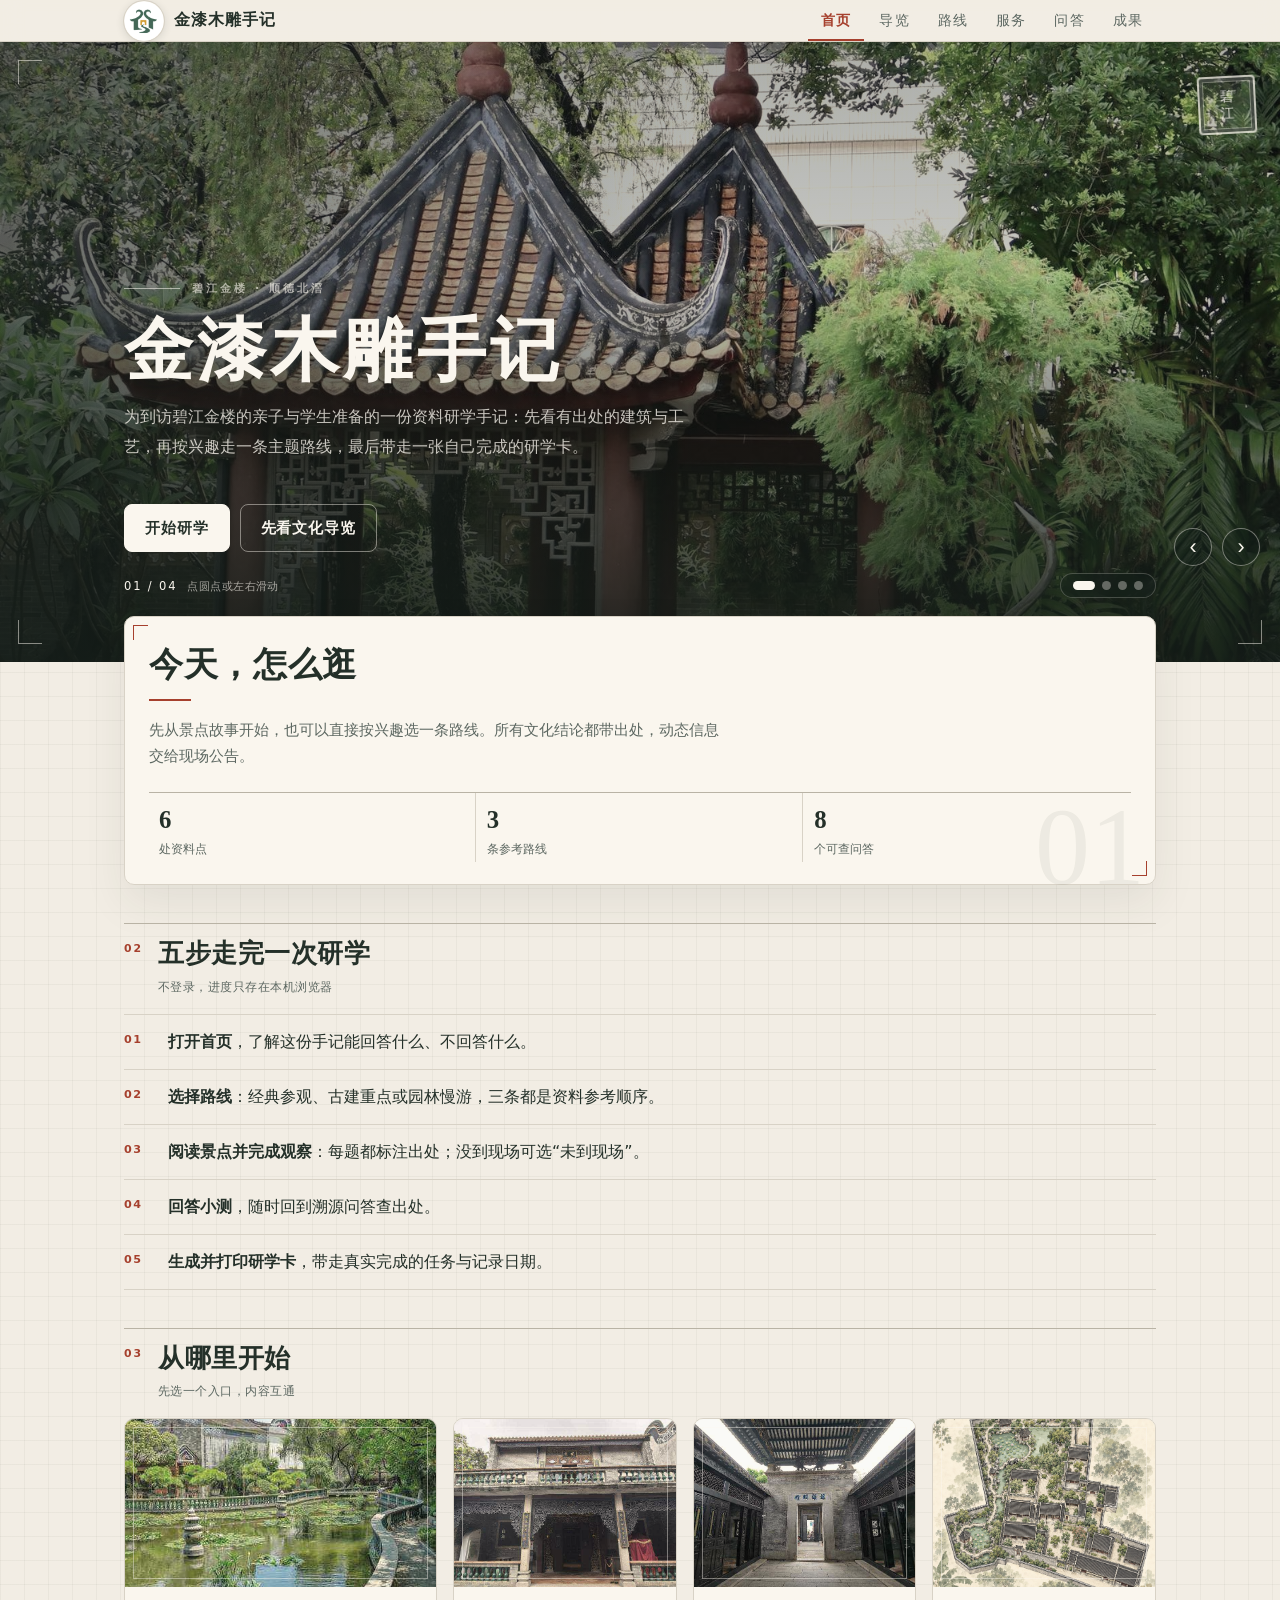
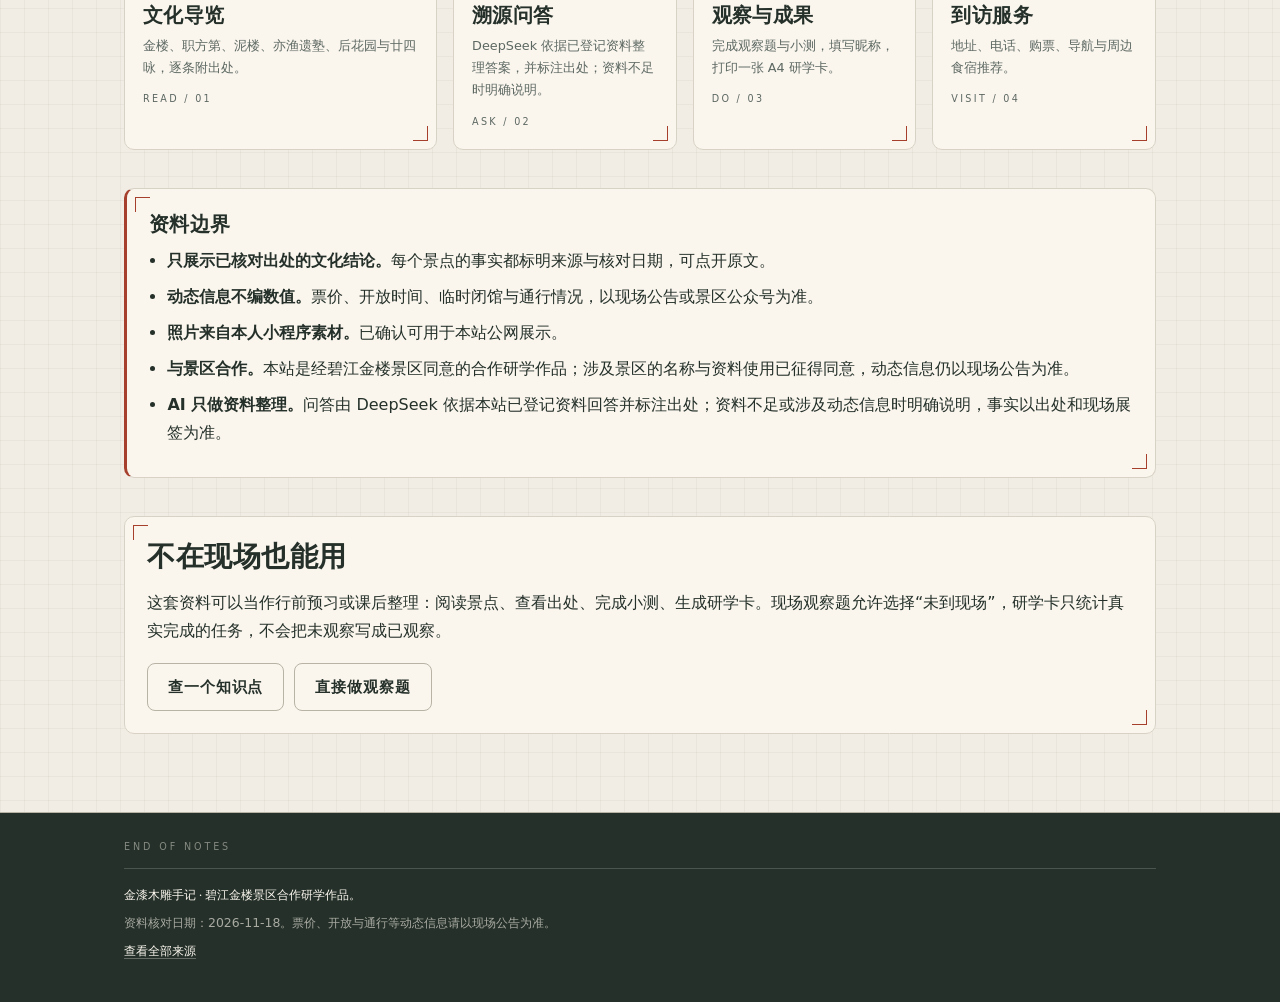
==== index.html @ e59be4ed "修复路线图例文字错位并更新资源版本" ====
<!DOCTYPE html>
<html lang="zh-CN">
<head>
  <meta charset="UTF-8">
  <meta name="viewport" content="width=device-width, initial-scale=1">
  <title>金漆木雕手记 · 碧江金楼研学</title>
  <meta name="description" content="碧江金楼非遗观察手记：有出处的建筑与工艺资料、两条主题研学路线、可检索问答、观察任务与可打印研学卡。">
  <meta name="theme-color" content="#f2ede4">
  <link rel="icon" href="public/img/logo.png" type="image/png">
  <link rel="stylesheet" href="assets/css/style.css?v=20261119-4">
</head>
<body>
  <header class="site-header">
    <div class="wrap header-inner">
      <a class="brand" href="index.html"><img class="brand-mark" src="public/img/logo.png" alt="" width="40" height="40">金漆木雕手记</a>
      <nav class="site-nav" aria-label="主导航">
        <a href="index.html">首页</a>
        <a href="guide.html">导览</a>
        <a href="routes.html">路线</a>
        <a href="service.html">服务</a>
        <a href="qa.html">问答</a>
        <a href="explore.html">成果</a>
      </nav>
    </div>
  </header>

  <main>
    <section class="hero">
      <div class="hero-slides" aria-hidden="true">
        <img class="hero-slide is-active" src="public/img/hero/hero-1.jpg" alt="">
        <img class="hero-slide" src="public/img/hero/hero-2.jpg" alt="">
        <img class="hero-slide" src="public/img/hero/hero-3.jpg" alt="">
        <img class="hero-slide" src="public/img/hero/hero-4.jpg" alt="">
      </div>
      <div class="hero-grade"></div>
      <div class="hero-frame" aria-hidden="true"><i></i><i></i><i></i></div>

      <div class="wrap hero-inner">
        <div class="hero-eyebrow"><span class="hero-rule"></span><span>碧江金楼 · 顺德北滘</span></div>
        <h1>金漆木雕手记</h1>
        <p class="hero-sub">为到访碧江金楼的亲子与学生准备的一份资料研学手记：先看有出处的建筑与工艺，再按兴趣走一条主题路线，最后带走一张自己完成的研学卡。</p>
        <div class="actions">
          <a class="btn hero-primary" href="routes.html">开始研学</a>
          <a class="btn hero-ghost" href="guide.html">先看文化导览</a>
        </div>
      </div>

      <div class="hero-seal" aria-hidden="true"><span>碧</span><span>江</span></div>
      <button class="hero-arrow hero-arrow--prev" type="button" aria-label="上一张图片">‹</button>
      <button class="hero-arrow hero-arrow--next" type="button" aria-label="下一张图片">›</button>
      <div class="wrap hero-foot">
        <div class="hero-progress">
          <span class="hero-count" id="hero-count" aria-live="polite">01 / 04</span>
          <span class="hero-hint">点圆点或左右滑动</span>
        </div>
        <div class="hero-dots" role="tablist" aria-label="首页图片">
          <button class="hero-dot active" type="button" role="tab" aria-label="第 1 张" aria-current="true"></button>
          <button class="hero-dot" type="button" role="tab" aria-label="第 2 张"></button>
          <button class="hero-dot" type="button" role="tab" aria-label="第 3 张"></button>
          <button class="hero-dot" type="button" role="tab" aria-label="第 4 张"></button>
        </div>
      </div>
    </section>

    <div class="wrap page-body home-body">
      <section class="card ticks intro-card">
        <span class="ghost-num">01</span>
        <h2>今天，怎么逛</h2>
        <div class="red-rule"></div>
        <p class="description">先从景点故事开始，也可以直接按兴趣选一条路线。所有文化结论都带出处，动态信息交给现场公告。</p>
        <div class="intro-stats">
          <div><strong>6</strong><span>处资料点</span></div>
          <div><strong>3</strong><span>条参考路线</span></div>
          <div><strong>8</strong><span>个可查问答</span></div>
        </div>
      </section>

      <section class="section" aria-labelledby="five-steps">
        <div class="section-head">
          <h2 id="five-steps">五步走完一次研学</h2>
          <p>不登录，进度只存在本机浏览器</p>
        </div>
        <ol class="steps">
          <li><strong>打开首页</strong>，了解这份手记能回答什么、不回答什么。</li>
          <li><strong>选择路线</strong>：经典参观、古建重点或园林慢游，三条都是资料参考顺序。</li>
          <li><strong>阅读景点并完成观察</strong>：每题都标注出处；没到现场可选“未到现场”。</li>
          <li><strong>回答小测</strong>，随时回到溯源问答查出处。</li>
          <li><strong>生成并打印研学卡</strong>，带走真实完成的任务与记录日期。</li>
        </ol>
      </section>

      <section class="section" aria-labelledby="entry-title">
        <div class="section-head">
          <h2 id="entry-title">从哪里开始</h2>
          <p>先选一个入口，内容互通</p>
        </div>
        <div class="entry-grid">
          <a class="card ticks entry" href="guide.html">
            <div class="entry-media">
              <img src="public/img/arc/pond.jpg" alt="碧江金楼园区水景与镬耳墙">
            </div>
            <div class="entry-body">
              <h3>文化导览</h3>
              <p class="meta-line">金楼、职方第、泥楼、亦渔遗塾、后花园与廿四咏，逐条附出处。</p>
              <span class="entry-code">READ / 01</span>
            </div>
          </a>
          <a class="card ticks entry" href="qa.html">
            <div class="entry-media">
              <img src="public/img/arc/hall.jpg" alt="金楼建筑木雕与门廊">
            </div>
            <div class="entry-body">
              <h3>溯源问答</h3>
              <p class="meta-line">DeepSeek 依据已登记资料整理答案，并标注出处；资料不足时明确说明。</p>
              <span class="entry-code">ASK / 02</span>
            </div>
          </a>
          <a class="card ticks entry" href="explore.html">
            <div class="entry-media">
              <img src="public/img/arc/courtyard.jpg" alt="职方第内院与牌坊">
            </div>
            <div class="entry-body">
              <h3>观察与成果</h3>
              <p class="meta-line">完成观察题与小测，填写昵称，打印一张 A4 研学卡。</p>
              <span class="entry-code">DO / 03</span>
            </div>
          </a>
          <a class="card ticks entry" href="service.html">
            <div class="entry-media">
              <img src="public/img/map/handdrawn-map-hd.jpg?v=20261119-4" alt="碧江金楼手绘导览图">
            </div>
            <div class="entry-body">
              <h3>到访服务</h3>
              <p class="meta-line">地址、电话、购票、导航与周边食宿推荐。</p>
              <span class="entry-code">VISIT / 04</span>
            </div>
          </a>
        </div>
      </section>

      <section class="section card ticks scope" aria-labelledby="scope-title">
        <h2 id="scope-title">资料边界</h2>
        <ul>
          <li><strong>只展示已核对出处的文化结论。</strong>每个景点的事实都标明来源与核对日期，可点开原文。</li>
          <li><strong>动态信息不编数值。</strong>票价、开放时间、临时闭馆与通行情况，以现场公告或景区公众号为准。</li>
          <li><strong>照片来自本人小程序素材。</strong>已确认可用于本站公网展示。</li>
          <li><strong>与景区合作。</strong>本站是经碧江金楼景区同意的合作研学作品；涉及景区的名称与资料使用已征得同意，动态信息仍以现场公告为准。</li>
          <li><strong>AI 只做资料整理。</strong>问答由 DeepSeek 依据本站已登记资料回答并标注出处；资料不足或涉及动态信息时明确说明，事实以出处和现场展签为准。</li>
        </ul>
      </section>

      <section class="section card ticks">
        <h2>不在现场也能用</h2>
        <p>这套资料可以当作行前预习或课后整理：阅读景点、查看出处、完成小测、生成研学卡。现场观察题允许选择“未到现场”，研学卡只统计真实完成的任务，不会把未观察写成已观察。</p>
        <div class="actions">
          <a class="btn ghost" href="qa.html">查一个知识点</a>
          <a class="btn ghost" href="explore.html">直接做观察题</a>
        </div>
      </section>
    </div>
  </main>

  <footer class="site-footer">
    <div class="wrap">
      <p>金漆木雕手记 · 碧江金楼景区合作研学作品。</p>
      <p>资料核对日期：2026-11-18。票价、开放与通行等动态信息请以现场公告为准。</p>
      <p><a href="guide.html#sources">查看全部来源</a></p>
    </div>
  </footer>

  <script type="module" src="assets/js/app.js"></script>
  <script type="module" src="assets/js/motion.js?v=20261119-4"></script>
  <script type="module" src="assets/js/home.js?v=20261119-4"></script>
</body>
</html>
---- assets/css/style.css ----
:root {
  --oyster: #f2ede4;
  --cream: #faf6ee;
  --paper: #e7e1d5;
  --ink: #243029;
  --blue: #5c6b66;
  --muted: #5d6862;
  --line: #d8d2c6;
  --line-strong: #b9b3a5;
  --red: #a6402d;
  --radius: 10px;
  --radius-lg: 16px;
  --font-sans: "PingFang SC", "Microsoft YaHei", "Noto Sans SC", system-ui, sans-serif;
  --font-serif: "Songti SC", "Noto Serif SC", "STSong", SimSun, serif;
}

* {
  box-sizing: border-box;
}

html {
  -webkit-text-size-adjust: 100%;
}

body {
  margin: 0;
  color: var(--ink);
  background-color: var(--oyster);
  background-image:
    linear-gradient(rgba(36, 48, 41, 0.045) 1px, transparent 1px),
    linear-gradient(90deg, rgba(36, 48, 41, 0.045) 1px, transparent 1px);
  background-size: 24px 24px;
  font-family: var(--font-sans);
  font-size: 16px;
  line-height: 1.75;
}

h1, h2, h3, h4 {
  margin: 0 0 0.5em;
  font-family: var(--font-serif);
  font-weight: 600;
  line-height: 1.3;
  letter-spacing: 0.02em;
}

h1 { font-size: clamp(2rem, 6vw, 3.4rem); }
h2 { font-size: clamp(1.35rem, 4.2vw, 1.75rem); }
h3 { font-size: 1.16rem; }

p { margin: 0 0 1em; }

a {
  color: var(--blue);
  text-decoration-thickness: 1px;
  text-underline-offset: 3px;
}

a:hover { color: var(--red); }

:focus-visible {
  outline: 2px solid var(--red);
  outline-offset: 2px;
}

.wrap {
  width: 100%;
  max-width: 1080px;
  margin: 0 auto;
  padding: 0 16px;
}

.eyebrow {
  display: inline-block;
  color: var(--muted);
  font-size: 0.66rem;
  font-weight: 600;
  letter-spacing: 0.26em;
  line-height: 1.6;
  text-transform: uppercase;
}

.folio {
  color: var(--muted);
  font-size: 0.64rem;
  letter-spacing: 0.22em;
}

.red-rule {
  width: 42px;
  height: 2px;
  margin: 12px 0 16px;
  background: var(--red);
}

/* ---------- Header ---------- */
.site-header {
  position: sticky;
  top: 0;
  z-index: 30;
  background: rgba(242, 237, 228, 0.97);
  border-bottom: 1px solid var(--line);
  backdrop-filter: blur(10px);
}

.header-inner {
  display: flex;
  flex-wrap: wrap;
  align-items: center;
  gap: 8px 16px;
  padding-top: 10px;
  padding-bottom: 10px;
}

.brand {
  display: inline-flex;
  align-items: center;
  gap: 10px;
  color: var(--ink);
  text-decoration: none;
  font-family: var(--font-serif);
  font-weight: 600;
  font-size: 1.02rem;
  letter-spacing: 0.06em;
}

.brand-mark {
  display: block;
  flex: 0 0 auto;
  width: 40px;
  height: 40px;
  border-radius: 50%;
  object-fit: contain;
  background: transparent;
  box-shadow: 0 0 0 1px var(--line), 0 2px 8px rgba(36, 48, 41, 0.16);
}

.site-nav {
  display: flex;
  flex-wrap: wrap;
  gap: 2px;
  width: 100%;
}

.site-nav a {
  flex: 0 0 auto;
  padding: 7px 10px;
  color: var(--muted);
  text-decoration: none;
  font-size: 0.86rem;
  letter-spacing: 0.08em;
  white-space: nowrap;
}

.site-nav a:hover { color: var(--ink); }

.site-nav a[aria-current="page"] {
  color: var(--red);
  font-weight: 600;
  box-shadow: inset 0 -2px 0 var(--red);
}

main { padding: 0 0 40px; }

/* ---------- Hero ---------- */
.hero {
  position: relative;
  display: flex;
  align-items: flex-end;
  min-height: 560px;
  overflow: hidden;
  background: var(--ink);
  color: var(--cream);
  touch-action: pan-y;
}

.hero-slides,
.hero-slide {
  position: absolute;
  inset: 0;
}

.hero-slide {
  width: 100%;
  height: 100%;
  object-fit: cover;
  opacity: 0;
  filter: saturate(0.68) sepia(0.18) contrast(0.95) brightness(0.86);
  transition: opacity 0.8s ease;
}

.hero-slide.is-active { opacity: 1; }

.hero-grade {
  position: absolute;
  inset: 0;
  background:
    linear-gradient(180deg, rgba(20, 28, 24, 0.22) 0%, rgba(20, 28, 24, 0.08) 38%, rgba(20, 28, 24, 0.58) 72%, rgba(20, 28, 24, 0.9) 100%),
    linear-gradient(90deg, rgba(20, 28, 24, 0.55), rgba(20, 28, 24, 0) 55%);
}

.hero-frame {
  position: absolute;
  inset: 18px;
  z-index: 2;
  pointer-events: none;
}

.hero-frame i {
  position: absolute;
  width: 24px;
  height: 24px;
  border: 0 solid rgba(250, 246, 238, 0.5);
}

.hero-frame i:nth-child(1) {
  top: 0;
  left: 0;
  border-top-width: 1px;
  border-left-width: 1px;
}

.hero-frame i:nth-child(2) {
  bottom: 0;
  left: 0;
  border-bottom-width: 1px;
  border-left-width: 1px;
}

.hero-frame i:nth-child(3) {
  right: 0;
  bottom: 0;
  border-right-width: 1px;
  border-bottom-width: 1px;
}

.hero-inner {
  position: relative;
  z-index: 3;
  display: flex;
  flex-direction: column;
  align-items: flex-start;
  justify-content: flex-end;
  min-height: 560px;
  padding-top: 120px;
  padding-bottom: 152px;
}

.hero-eyebrow {
  display: flex;
  align-items: center;
  gap: 12px;
  color: rgba(250, 246, 238, 0.62);
  font-size: 0.68rem;
  font-weight: 600;
  letter-spacing: 0.28em;
}

.hero-rule {
  width: 56px;
  height: 1px;
  background: rgba(250, 246, 238, 0.55);
}

.hero h1 {
  max-width: 12em;
  margin: 14px 0 12px;
  color: var(--cream);
  font-size: clamp(2.7rem, 7vw, 4.5rem);
  font-weight: 600;
  line-height: 1.12;
  letter-spacing: 0.06em;
  text-shadow: 0 3px 24px rgba(20, 28, 24, 0.35);
}

.hero-sub {
  max-width: 58ch;
  margin-bottom: 24px;
  color: rgba(250, 246, 238, 0.78);
  font-size: 1rem;
  line-height: 1.9;
}

.hero-seal {
  position: absolute;
  top: 34px;
  right: 24px;
  z-index: 4;
  display: flex;
  flex-direction: column;
  align-items: center;
  justify-content: center;
  width: 58px;
  height: 58px;
  border: 2px solid rgba(250, 246, 238, 0.72);
  border-radius: 4px;
  background: rgba(250, 246, 238, 0.08);
  color: rgba(250, 246, 238, 0.9);
  font-family: var(--font-serif);
  font-size: 0.9rem;
  line-height: 1.15;
  transform: rotate(-3deg);
  box-shadow: inset 0 0 0 3px rgba(16, 24, 20, 0.5), inset 0 0 0 4px rgba(250, 246, 238, 0.35);
}

.hero-foot {
  position: absolute;
  right: 0;
  bottom: 64px;
  left: 0;
  z-index: 4;
  display: flex;
  align-items: center;
  justify-content: space-between;
  gap: 16px;
}

.hero-progress {
  display: flex;
  align-items: baseline;
  gap: 10px;
  color: var(--cream);
}

.hero-count {
  font-size: 0.72rem;
  font-variant-numeric: tabular-nums;
  letter-spacing: 0.16em;
}

.hero-hint {
  color: rgba(250, 246, 238, 0.62);
  font-size: 0.68rem;
  letter-spacing: 0.04em;
}

.hero-dots {
  display: flex;
  align-items: center;
  gap: 7px;
  padding: 7px 12px;
  border: 1px solid rgba(250, 246, 238, 0.22);
  border-radius: 999px;
  background: rgba(16, 28, 24, 0.34);
  backdrop-filter: blur(6px);
}

.hero-dot {
  width: 9px;
  height: 9px;
  padding: 0;
  border: 0;
  border-radius: 50%;
  background: rgba(250, 246, 238, 0.35);
  cursor: pointer;
  transition: width 0.25s ease, background 0.25s ease;
}

.hero-dot.active {
  width: 22px;
  border-radius: 999px;
  background: var(--cream);
}

.hero-dot:focus-visible {
  outline: 2px solid var(--gold-soft);
  outline-offset: 3px;
}

.hero-arrow {
  position: absolute;
  right: 20px;
  bottom: 96px;
  z-index: 6;
  display: grid;
  place-items: center;
  width: 38px;
  height: 38px;
  padding: 0;
  border: 1px solid rgba(250, 246, 238, 0.42);
  border-radius: 50%;
  background: rgba(16, 28, 24, 0.35);
  color: var(--cream);
  font-size: 1.35rem;
  line-height: 1;
  cursor: pointer;
  transition: background 0.2s ease, border-color 0.2s ease, transform 0.2s ease;
}

.hero-arrow--prev { right: 68px; }
.hero-arrow--next { right: 20px; }

.hero-arrow:hover {
  background: rgba(16, 28, 24, 0.65);
  border-color: var(--cream);
  transform: translateY(-1px);
}

@media (prefers-reduced-motion: no-preference) {
  .hero-slides {
    animation: heroZoom 32s ease-in-out infinite alternate;
  }

  .hero-eyebrow,
  .hero h1,
  .hero-sub,
  .hero .actions {
    opacity: 0;
    animation: heroRise 0.85s cubic-bezier(0.16, 1, 0.3, 1) both;
  }

  .hero-eyebrow { animation-delay: 0.08s; }
  .hero h1 { animation-delay: 0.18s; }
  .hero-sub { animation-delay: 0.3s; }
  .hero .actions { animation-delay: 0.42s; }

  .motion-ready [data-reveal] {
    opacity: 0;
    transform: translateY(18px);
    transition:
      opacity 0.65s cubic-bezier(0.16, 1, 0.3, 1),
      transform 0.65s cubic-bezier(0.16, 1, 0.3, 1);
    transition-delay: var(--reveal-delay, 0ms);
  }

  .motion-ready [data-reveal].is-visible {
    opacity: 1;
    transform: none;
  }
}

@keyframes heroRise {
  from {
    opacity: 0;
    transform: translateY(18px);
  }
  to {
    opacity: 1;
    transform: none;
  }
}

@keyframes heroZoom {
  from { transform: scale(1); }
  to { transform: scale(1.05); }
}

/* ---------- Page head ---------- */
.page-head {
  position: relative;
  overflow: hidden;
  padding: 32px 0 26px;
  background-color: var(--ink);
  background-image:
    linear-gradient(rgba(250, 246, 238, 0.045) 1px, transparent 1px),
    linear-gradient(90deg, rgba(250, 246, 238, 0.045) 1px, transparent 1px);
  background-size: 24px 24px;
  color: var(--cream);
}

.page-head-top {
  display: flex;
  align-items: baseline;
  justify-content: space-between;
  gap: 16px;
  color: rgba(250, 246, 238, 0.55);
  font-size: 0.64rem;
  letter-spacing: 0.24em;
}

.page-head-main {
  display: flex;
  align-items: flex-start;
  justify-content: space-between;
  gap: 18px;
  margin-top: 16px;
}

.page-head h1 {
  margin: 0 0 10px;
  color: var(--cream);
  font-size: clamp(2rem, 5vw, 3.1rem);
  line-height: 1.18;
  letter-spacing: 0.05em;
}

.page-head .lede {
  max-width: 62ch;
  margin: 0;
  color: rgba(250, 246, 238, 0.7);
  font-size: 0.94rem;
  line-height: 1.85;
}

.seal {
  flex: 0 0 auto;
  display: flex;
  flex-direction: column;
  align-items: center;
  justify-content: center;
  width: 64px;
  height: 64px;
  border: 2px solid rgba(250, 246, 238, 0.66);
  border-radius: 4px;
  color: rgba(250, 246, 238, 0.88);
  font-family: var(--font-serif);
  font-size: 0.82rem;
  line-height: 1.15;
  transform: rotate(-3deg);
  box-shadow: inset 0 0 0 3px var(--ink), inset 0 0 0 4px rgba(250, 246, 238, 0.4);
}

.page-head-rule {
  display: flex;
  align-items: center;
  gap: 14px;
  margin-top: 22px;
}

.page-head-rule span {
  flex: 1;
  height: 1px;
  background: rgba(250, 246, 238, 0.2);
}

.page-head-rule em {
  color: rgba(250, 246, 238, 0.48);
  font-size: 0.6rem;
  font-style: normal;
  letter-spacing: 0.24em;
}

/* ---------- Page body ---------- */
.page-body {
  padding-top: 28px;
  padding-bottom: 8px;
  counter-reset: sec;
}

.home-body {
  position: relative;
  z-index: 3;
  margin-top: -46px;
  padding-top: 0;
  counter-reset: sec 1;
}

.section { margin: 38px 0; }

.section-head {
  position: relative;
  display: block;
  margin-bottom: 16px;
  padding: 13px 0 0 34px;
  border-top: 1px solid var(--line-strong);
  counter-increment: sec;
}

.section-head::before {
  content: counter(sec, decimal-leading-zero);
  position: absolute;
  left: 0;
  top: 15px;
  color: var(--red);
  font-size: 0.68rem;
  font-weight: 600;
  letter-spacing: 0.18em;
}

.section-head h2 {
  margin: 0;
  font-size: clamp(1.3rem, 3.6vw, 1.6rem);
}

.section-head p {
  max-width: 60ch;
  margin: 6px 0 0;
  color: var(--muted);
  font-size: 0.76rem;
  letter-spacing: 0.04em;
  text-align: left;
}

.grid { display: grid; gap: 16px; }

.card {
  position: relative;
  background: var(--cream);
  border: 1px solid var(--line);
  border-radius: var(--radius);
  padding: 22px;
}

.card.ticks::before,
.card.ticks::after {
  content: "";
  position: absolute;
  width: 14px;
  height: 14px;
  pointer-events: none;
}

.card.ticks::before {
  top: 8px;
  left: 8px;
  border-top: 1px solid var(--red);
  border-left: 1px solid var(--red);
}

.card.ticks::after {
  right: 8px;
  bottom: 8px;
  border-right: 1px solid var(--red);
  border-bottom: 1px solid var(--red);
}

.ghost-num {
  position: absolute;
  right: 10px;
  bottom: -18px;
  color: rgba(36, 48, 41, 0.06);
  font-family: var(--font-serif);
  font-size: 110px;
  line-height: 1;
  pointer-events: none;
}

/* ---------- Buttons ---------- */
.actions {
  display: flex;
  flex-wrap: wrap;
  gap: 10px;
  margin-top: 18px;
}

.btn {
  display: inline-flex;
  align-items: center;
  justify-content: center;
  gap: 8px;
  min-height: 46px;
  padding: 10px 20px;
  border: 1px solid var(--ink);
  border-radius: 8px;
  background: var(--ink);
  color: var(--cream);
  font: inherit;
  font-size: 0.92rem;
  font-weight: 600;
  letter-spacing: 0.06em;
  text-decoration: none;
  cursor: pointer;
  transition: transform 0.2s ease, background 0.2s ease, border-color 0.2s ease, color 0.2s ease;
}

.btn:hover { background: var(--blue); border-color: var(--blue); color: #fff; }

.btn:active { transform: translateY(1px) scale(0.99); }

.btn.ghost {
  background: transparent;
  border-color: var(--line-strong);
  color: var(--ink);
}

.btn.ghost:hover { background: var(--paper); color: var(--ink); }

.btn.small {
  min-height: 38px;
  padding: 6px 13px;
  font-size: 0.8rem;
}

.btn[disabled] { opacity: 0.5; cursor: not-allowed; }

.hero .btn,
.hero .btn.hero-primary {
  background: var(--cream);
  border-color: var(--cream);
  color: var(--ink);
}

.hero .btn:hover { background: #fff; }

.hero .btn.hero-ghost {
  background: transparent;
  border-color: rgba(250, 246, 238, 0.45);
  color: var(--cream);
}

.hero .btn.hero-ghost:hover { background: rgba(250, 246, 238, 0.1); }

/* ---------- Intro card ---------- */
.intro-card {
  padding: 26px 24px 22px;
  box-shadow: 0 18px 44px rgba(36, 48, 41, 0.08);
}

.intro-card h2 {
  margin: 0;
  font-size: clamp(1.7rem, 4vw, 2.1rem);
}

.intro-card .description {
  max-width: 60ch;
  color: var(--muted);
  font-size: 0.94rem;
}

.intro-stats {
  display: grid;
  grid-template-columns: repeat(3, 1fr);
  gap: 1px;
  margin-top: 22px;
  border-top: 1px solid var(--line-strong);
}

.intro-stats div {
  padding: 12px 10px 0;
  border-right: 1px solid var(--line);
}

.intro-stats div:last-child { border-right: 0; }

.intro-stats strong {
  display: block;
  font-family: var(--font-serif);
  font-size: 1.55rem;
  font-weight: 600;
  line-height: 1.2;
}

.intro-stats span {
  color: var(--muted);
  font-size: 0.74rem;
}

/* ---------- Steps ---------- */
.steps {
  margin: 0;
  padding: 0;
  list-style: none;
  counter-reset: step;
}

.steps li {
  position: relative;
  padding: 13px 0 13px 44px;
  border-top: 1px solid var(--line);
  counter-increment: step;
}

.steps li:last-child { border-bottom: 1px solid var(--line); }

.steps li::before {
  content: counter(step, decimal-leading-zero);
  position: absolute;
  left: 0;
  top: 15px;
  color: var(--red);
  font-size: 0.7rem;
  font-weight: 600;
  letter-spacing: 0.12em;
}

/* ---------- Entry ---------- */
.entry-grid {
  display: grid;
  grid-template-columns: 1fr;
  gap: 16px;
}

.entry {
  display: flex;
  flex-direction: column;
  overflow: hidden;
  padding: 0;
  color: inherit;
  text-decoration: none;
  transition: transform 0.35s cubic-bezier(0.16, 1, 0.3, 1), border-color 0.35s ease;
}

.entry:hover {
  transform: translateY(-3px);
  border-color: var(--line-strong);
}

.entry-media {
  position: relative;
  height: 168px;
  overflow: hidden;
  background: var(--paper);
}

.entry-media img {
  display: block;
  width: 100%;
  height: 100%;
  object-fit: cover;
  filter: saturate(0.72) sepia(0.14) contrast(0.96);
  transition: transform 0.7s cubic-bezier(0.16, 1, 0.3, 1);
}

.entry:hover .entry-media img { transform: scale(1.04); }

.entry-media::before {
  content: "";
  position: absolute;
  inset: 8px;
  z-index: 2;
  border: 1px solid rgba(250, 246, 238, 0.42);
}

.entry-body { padding: 16px 18px 18px; }

.entry-body h3 { margin: 0 0 6px; font-size: 1.22rem; }

.entry-body .meta-line { margin: 0; }

.entry-code {
  display: block;
  margin-top: 12px;
  color: var(--muted);
  font-size: 0.6rem;
  letter-spacing: 0.24em;
}

/* ---------- Scope / notice ---------- */
.scope {
  border-left: 3px solid var(--red);
  background: var(--cream);
}

.scope h2 { font-size: 1.25rem; }

.scope ul { margin: 0; padding-left: 1.15em; }

.scope li { margin-bottom: 0.5em; }

.meta-line {
  color: var(--muted);
  font-size: 0.8rem;
}

.badge {
  display: inline-flex;
  align-items: center;
  gap: 4px;
  padding: 2px 8px;
  border: 1px solid var(--line-strong);
  border-radius: 3px;
  color: var(--blue);
  font-size: 0.66rem;
  letter-spacing: 0.1em;
  line-height: 1.6;
  white-space: nowrap;
}

.badge.ok { color: var(--blue); background: #eef1ec; border-color: #c8d2cb; }
.badge.note { color: var(--red); border-color: rgba(166, 64, 45, 0.4); border-style: dashed; background: transparent; }

/* ---------- Spot ---------- */
.spot-list { display: grid; gap: 20px; }

.spot {
  display: block;
  overflow: hidden;
  padding: 0;
  scroll-margin-top: 150px;
}

.spot-media {
  position: relative;
  overflow: hidden;
  background: var(--paper);
  line-height: 0;
}

.spot-photo {
  display: block;
  width: 100%;
  height: auto;
  filter: saturate(0.78) sepia(0.14) contrast(0.95);
  transition: transform 0.9s cubic-bezier(0.16, 1, 0.3, 1);
}

.spot:hover .spot-photo { transform: scale(1.012); }

.spot-media::before {
  content: "";
  position: absolute;
  inset: 10px;
  z-index: 2;
  border: 1px solid rgba(250, 246, 238, 0.38);
}

.spot-body { padding: 20px; }

.spot-meta {
  display: flex;
  align-items: baseline;
  justify-content: space-between;
  gap: 10px;
  padding-bottom: 8px;
  border-bottom: 1px solid var(--line);
}

.spot-meta .eyebrow { color: var(--red); }

.spot-mark {
  color: var(--muted);
  font-size: 0.6rem;
  letter-spacing: 0.2em;
  white-space: nowrap;
}

.spot-name {
  margin: 10px 0 8px;
  font-size: clamp(1.6rem, 4vw, 1.9rem);
}

.spot-summary { color: var(--ink); }

.spot-tags {
  display: flex;
  flex-wrap: wrap;
  gap: 7px;
  margin: 10px 0 12px;
}

.tag {
  padding: 2px 8px;
  border: 1px solid var(--line-strong);
  border-radius: 3px;
  color: var(--blue);
  font-size: 0.64rem;
  letter-spacing: 0.1em;
}

.gallery {
  display: grid;
  grid-template-columns: 1fr;
  gap: 10px;
  max-width: 760px;
  margin: 14px auto;
}

.gallery img {
  display: block;
  width: 100%;
  height: auto;
  border: 1px solid var(--line-strong);
  filter: saturate(0.78) sepia(0.12) contrast(0.96);
}

.fact-list {
  margin: 12px 0 0;
  padding: 0;
  list-style: none;
}

.fact-list li {
  padding: 10px 0;
  border-top: 1px solid var(--line);
}

.fact-meta {
  display: flex;
  flex-wrap: wrap;
  align-items: center;
  gap: 4px 10px;
  margin-top: 5px;
  color: var(--muted);
  font-size: 0.74rem;
}

.source-link { color: var(--blue); font-size: 0.76rem; }

.lookfor {
  margin-top: 14px;
  padding: 12px 14px;
  border-left: 3px solid var(--red);
  background: var(--paper);
  color: #2c3a33;
  font-size: 0.88rem;
}

.lookfor strong { color: var(--red); }

.onsite-note {
  margin: 8px 0 0;
  color: var(--muted);
  font-size: 0.76rem;
}

/* ---------- Audio ---------- */
.audio-block {
  margin-top: 16px;
  padding-top: 12px;
  border-top: 1px solid var(--line);
}

.audio-block summary {
  display: flex;
  flex-wrap: wrap;
  align-items: baseline;
  justify-content: space-between;
  gap: 4px 12px;
  cursor: pointer;
  list-style: none;
}

.audio-block summary::-webkit-details-marker { display: none; }

.audio-block summary::after {
  content: "+";
  color: var(--red);
  font-size: 1rem;
  line-height: 1;
}

.audio-block[open] summary::after { content: "−"; }

.audio-body { padding-top: 6px; }

.audio-empty { padding-bottom: 2px; }

.audio-head {
  display: flex;
  flex-wrap: wrap;
  align-items: baseline;
  justify-content: space-between;
  gap: 4px 12px;
  margin-bottom: 10px;
}

.audio-head .eyebrow { color: var(--red); }

.audio-note {
  color: var(--muted);
  font-size: 0.68rem;
  letter-spacing: 0.04em;
}

.audio-row {
  display: grid;
  gap: 6px;
  margin-bottom: 10px;
}

.audio-label {
  color: var(--blue);
  font-size: 0.76rem;
  letter-spacing: 0.08em;
}

.audio-row audio {
  width: 100%;
  height: 36px;
}

.spot-foot {
  display: flex;
  flex-wrap: wrap;
  align-items: center;
  justify-content: space-between;
  gap: 8px;
  margin-top: 16px;
  padding-top: 10px;
  border-top: 1px solid var(--line-strong);
  color: var(--muted);
  font-size: 0.66rem;
  letter-spacing: 0.06em;
}

.spot-foot a { color: var(--red); text-decoration: none; }

/* ---------- Timeline ---------- */
.timeline {
  position: relative;
  margin: 0;
  padding: 2px 0 0 20px;
  border-left: 1px solid var(--line-strong);
  list-style: none;
}

.timeline li {
  position: relative;
  padding: 0 0 18px 16px;
}

.timeline li::before {
  content: "";
  position: absolute;
  left: -24px;
  top: 0.55em;
  width: 8px;
  height: 8px;
  border: 2px solid var(--red);
  border-radius: 50%;
  background: var(--oyster);
}

.timeline time {
  display: block;
  color: var(--red);
  font-size: 0.7rem;
  font-weight: 600;
  letter-spacing: 0.14em;
}

.timeline p { margin: 2px 0 0; font-size: 0.9rem; }

/* ---------- Sources ---------- */
.source-list { margin: 0; padding: 0; list-style: none; }

.source-list li {
  padding: 12px 0;
  border-top: 1px solid var(--line);
}

.source-list li:first-child { border-top: 0; }

.source-list .src-title { font-weight: 600; }

.source-list .src-meta {
  display: block;
  color: var(--muted);
  font-size: 0.76rem;
}


.route-grid,
.route-guide-grid {
  display: grid;
  grid-template-columns: 1fr;
  gap: 16px;
}

.route-missing {
  display: inline-block;
  margin-left: 6px;
  color: var(--muted);
  font-size: 0.64rem;
  letter-spacing: 0.08em;
  vertical-align: middle;
}

/* ---------- Routes ---------- */
.route-card {
  overflow: hidden;
  padding: 0;
  transition: transform 0.35s cubic-bezier(0.16, 1, 0.3, 1), border-color 0.35s ease;
}

.route-card:hover {
  transform: translateY(-3px);
  border-color: var(--line-strong);
}

.route-cover {
  position: relative;
  height: 186px;
  overflow: hidden;
  background: var(--paper);
}

.route-cover img {
  display: block;
  width: 100%;
  height: 100%;
  object-fit: cover;
  filter: saturate(0.74) sepia(0.14) contrast(0.96);
  transition: transform 0.8s cubic-bezier(0.16, 1, 0.3, 1);
}

.route-card:hover .route-cover img { transform: scale(1.035); }

.route-cover::before {
  content: "";
  position: absolute;
  inset: 9px;
  z-index: 2;
  border: 1px solid rgba(250, 246, 238, 0.4);
}

.route-body { padding: 20px; }

.route-meta {
  display: flex;
  align-items: baseline;
  justify-content: space-between;
  gap: 10px;
  padding-bottom: 8px;
  border-bottom: 1px solid var(--line);
}

.route-meta .eyebrow { color: var(--red); }

.route-mark {
  color: var(--muted);
  font-size: 0.6rem;
  letter-spacing: 0.2em;
  white-space: nowrap;
}

.route-body h2 { margin: 10px 0 8px; font-size: 1.55rem; }

.route-steps {
  margin: 14px 0 0;
  padding: 0;
  list-style: none;
  counter-reset: rstep;
}

.route-steps li {
  position: relative;
  padding: 12px 0 12px 38px;
  border-top: 1px solid var(--line);
  counter-increment: rstep;
}

.route-steps li::before {
  content: counter(rstep, decimal-leading-zero);
  position: absolute;
  left: 0;
  top: 14px;
  color: var(--red);
  font-size: 0.68rem;
  font-weight: 600;
  letter-spacing: 0.1em;
}

.route-steps .spot-name {
  color: var(--ink);
  font-family: var(--font-serif);
  font-weight: 600;
  text-decoration: none;
}

.route-steps .focus {
  display: block;
  color: var(--muted);
  font-size: 0.85rem;
}

.selected-note {
  margin-top: 12px;
  padding: 10px 13px;
  border-left: 3px solid var(--red);
  background: var(--paper);
  color: #2c3a33;
  font-size: 0.84rem;
}


/* ---------- Service / Map ---------- */

.map-route-bar { margin-bottom: 14px; }

.map-route-head {
  display: flex;
  flex-wrap: wrap;
  align-items: baseline;
  justify-content: space-between;
  gap: 6px 14px;
}

.map-route-options {
  display: flex;
  flex-wrap: wrap;
  gap: 8px;
  margin-top: 10px;
}

.map-route-chip {
  padding: 7px 11px;
  border: 1px solid var(--line-strong);
  border-radius: 3px;
  background: transparent;
  color: var(--ink);
  font: inherit;
  font-size: 0.78rem;
  letter-spacing: 0.02em;
  cursor: pointer;
  transition: background 0.2s ease, color 0.2s ease, border-color 0.2s ease;
}

.map-route-chip.active {
  background: var(--ink);
  border-color: var(--ink);
  color: var(--cream);
}

.map-route-chip.none { color: var(--muted); }

.map-route-svg {
  position: absolute;
  inset: 0;
  z-index: 2;
  width: 100%;
  height: 100%;
  pointer-events: none;
}

.map-route-svg polyline {
  fill: none;
  stroke: var(--red);
  stroke-width: 0.8;
  stroke-dasharray: 2 1.3;
  stroke-linecap: round;
  stroke-linejoin: round;
  opacity: 0.95;
}

.map-route-svg polyline.route-halo {
  stroke: rgba(250, 246, 238, 0.92);
  stroke-width: 1.7;
  stroke-dasharray: none;
  opacity: 1;
}

.map-route-svg polyline.route-line {
  stroke: var(--red);
  stroke-width: 0.8;
  stroke-dasharray: 2 1.3;
}

.map-route-layer {
  position: absolute;
  inset: 0;
  z-index: 3;
  pointer-events: none;
}

.map-route-point {
  position: absolute;
  display: grid;
  place-items: center;
  width: 28px;
  height: 28px;
  border: 2px solid var(--cream);
  border-radius: 50%;
  background: var(--ink);
  color: var(--cream);
  font-size: 0.68rem;
  font-weight: 700;
  text-decoration: none;
  transform: translate(-50%, -50%);
  box-shadow: 0 3px 10px rgba(20, 28, 24, 0.32);
  pointer-events: auto;
  transition: background 0.2s ease, transform 0.2s ease;
}

.map-route-point:hover {
  background: var(--red);
  transform: translate(-50%, -50%) scale(1.1);
}

.map-route-point.is-missing {
  background: var(--paper);
  border-color: var(--line-strong);
  color: var(--muted);
  pointer-events: none;
}

.map-pin[hidden],
.map-legend[hidden] { display: none; }

.map-frame {
  position: relative;
  aspect-ratio: 1 / 1;
  overflow: hidden;
  border: 1px solid var(--line-strong);
  background: var(--paper);
}

.map-frame img {
  display: block;
  width: 100%;
  height: auto;
}

.map-pin {
  position: absolute;
  display: grid;
  place-items: center;
  width: 30px;
  height: 30px;
  border: 2px solid var(--cream);
  border-radius: 50%;
  background: var(--red);
  color: var(--cream);
  font-size: 0.7rem;
  font-weight: 700;
  text-decoration: none;
  transform: translate(-50%, -50%);
  box-shadow: 0 3px 10px rgba(20, 28, 24, 0.32);
  transition: transform 0.2s ease, background 0.2s ease;
}

.map-pin:hover {
  background: var(--ink);
  transform: translate(-50%, -50%) scale(1.12);
}

#map { scroll-margin-top: 150px; }

.map-legend {
  display: flex;
  flex-wrap: wrap;
  gap: 8px 16px;
  margin: 12px 0 0;
  padding: 0;
  list-style: none;
  font-size: 0.78rem;
}

.map-legend li { flex: 0 0 auto; }

.map-legend a {
  display: inline-flex;
  align-items: center;
  gap: 6px;
  color: var(--ink);
  text-decoration: none;
  white-space: nowrap;
}

.map-legend a:hover { color: var(--red); }

.map-legend .is-missing {
  display: inline-flex;
  align-items: center;
  gap: 6px;
  color: var(--muted);
  white-space: nowrap;
}

.map-legend a > span:first-child,
.map-legend .map-legend-dot {
  display: grid;
  place-items: center;
  width: 20px;
  height: 20px;
  border-radius: 50%;
  background: var(--red);
  color: var(--cream);
  font-size: 0.62rem;
  font-weight: 700;
}



.copy-value {
  margin: 10px 0 0;
  padding: 8px 10px;
  border: 1px dashed var(--line-strong);
  background: var(--paper);
  color: var(--muted);
  font-size: 0.74rem;
  line-height: 1.6;
  word-break: break-all;
  user-select: all;
}

.service-facts {
  display: grid;
  gap: 0;
  margin: 0 0 18px;
}

.service-facts div {
  display: grid;
  grid-template-columns: 4em minmax(0, 1fr);
  gap: 12px;
  padding: 11px 0;
  border-top: 1px solid var(--line);
}

.service-facts div:first-child { border-top: 0; padding-top: 0; }

.service-facts dt {
  color: var(--muted);
  font-size: 0.8rem;
}

.service-facts dd { margin: 0; }

.nearby-grid {
  display: grid;
  grid-template-columns: 1fr;
  gap: 16px;
}

.nearby-card { overflow: hidden; padding: 0; }

.nearby-media {
  height: 170px;
  overflow: hidden;
  background: var(--paper);
}

.nearby-media img {
  display: block;
  width: 100%;
  height: 100%;
  object-fit: cover;
  filter: saturate(0.76) sepia(0.12) contrast(0.96);
  transition: transform 0.7s cubic-bezier(0.16, 1, 0.3, 1);
}

.nearby-card:hover .nearby-media img { transform: scale(1.04); }

.nearby-body { padding: 16px 18px 18px; }
.nearby-body .eyebrow { color: var(--red); }
.nearby-body h3 { margin: 4px 0 6px; font-size: 1.15rem; }
.nearby-body p:last-child { margin-bottom: 0; }

/* ---------- QA ---------- */
.search-box { display: grid; gap: 10px; }

.search-row { display: flex; gap: 8px; }

.search-row input {
  flex: 1 1 auto;
  min-width: 0;
  min-height: 46px;
  padding: 10px 14px;
  border: 1px solid var(--line-strong);
  border-radius: 4px;
  background: var(--cream);
  color: var(--ink);
  font: inherit;
}

.chips {
  display: flex;
  flex-wrap: wrap;
  gap: 7px;
  margin-top: 12px;
}

.chip {
  padding: 7px 11px;
  border: 1px solid var(--line-strong);
  border-radius: 3px;
  background: transparent;
  color: var(--ink);
  font: inherit;
  font-size: 0.78rem;
  letter-spacing: 0.04em;
  cursor: pointer;
  transition: border-color 0.2s ease, color 0.2s ease, background 0.2s ease;
}

.chip:hover { border-color: var(--red); color: var(--red); background: #fff8ec; }
.chip:active { transform: translateY(1px); }

.answer-card { border-left: 3px solid var(--red); }

.answer-card.refuse {
  border-left-color: var(--ink);
  background: #f7f4ec;
}

.answer-kicker {
  display: flex;
  align-items: baseline;
  justify-content: space-between;
  gap: 8px;
  margin-bottom: 8px;
}

.answer-kicker .eyebrow { color: var(--red); }

.answer-card h3 { margin-bottom: 8px; font-size: 1.25rem; }

.answer-card .answer-text { margin-bottom: 10px; }

.answer-card .fact-meta { margin-top: 8px; }

.empty {
  padding: 18px;
  border: 1px dashed var(--line-strong);
  border-radius: 4px;
  color: var(--muted);
  text-align: center;
}

.scope-mini {
  margin-top: 14px;
  padding: 12px 14px;
  border: 1px solid var(--line);
  border-radius: 4px;
  background: var(--paper);
  color: var(--muted);
  font-size: 0.84rem;
}

.scope-mini ul { margin: 6px 0 0; padding-left: 1.1em; }

/* ---------- Explore ---------- */
.progress-wrap { display: grid; gap: 10px; }

.progress-bar {
  height: 6px;
  overflow: hidden;
  border-radius: 0;
  background: var(--paper);
}

.progress-bar > span {
  display: block;
  height: 100%;
  width: 0;
  background: var(--red);
  transition: width 0.25s ease;
}

.field { display: grid; gap: 6px; margin-top: 14px; }

.field label { font-size: 0.88rem; font-weight: 600; }

.field input {
  min-height: 46px;
  padding: 10px 13px;
  border: 1px solid var(--line-strong);
  border-radius: 4px;
  background: var(--cream);
  color: var(--ink);
  font: inherit;
}

.task {
  padding: 16px;
  border-radius: 8px;
  scroll-margin-top: 150px;
}

.task + .task { margin-top: 12px; }

.task-head {
  display: flex;
  align-items: center;
  gap: 12px;
  padding-bottom: 10px;
  border-bottom: 1px solid var(--line);
  margin-bottom: 10px;
}

.task-thumb {
  flex: 0 0 auto;
  width: 62px;
  height: 62px;
  border: 1px solid var(--line-strong);
  border-radius: 3px;
  object-fit: cover;
  filter: saturate(0.78) sepia(0.12) contrast(0.96);
}

.task-title { display: grid; gap: 2px; }

.task-title .eyebrow { color: var(--red); }

.task h3 {
  display: flex;
  flex-wrap: wrap;
  align-items: baseline;
  gap: 6px 10px;
  margin: 0;
  font-size: 1.1rem;
}

.task .spot-tag {
  color: var(--red);
  font-family: var(--font-sans);
  font-size: 0.68rem;
  font-weight: 400;
  letter-spacing: 0.1em;
}

.task .prompt { margin-bottom: 8px; }

.options {
  display: grid;
  gap: 7px;
  margin: 0;
  padding: 0;
  list-style: none;
}

.options label {
  display: flex;
  align-items: flex-start;
  gap: 9px;
  min-height: 44px;
  padding: 10px 12px;
  border: 1px solid var(--line);
  border-radius: 3px;
  background: var(--cream);
  cursor: pointer;
  font-size: 0.9rem;
}

.options label:hover { border-color: var(--line-strong); }

.options input { margin-top: 0.35em; accent-color: var(--red); }

.options label.is-checked {
  border-color: var(--red);
  background: #f7ece7;
}

.options label.is-away { border-style: dashed; color: var(--muted); }

.quiz-q {
  padding-top: 15px;
  margin-top: 15px;
  border-top: 1px solid var(--line);
}

.quiz-q:first-of-type { padding-top: 0; margin-top: 0; border-top: 0; }

.explain {
  display: none;
  margin-top: 10px;
  padding: 10px 12px;
  border-left: 2px solid var(--blue);
  background: #eef1ec;
  color: #2c3a33;
  font-size: 0.86rem;
}

.explain.show { display: block; }

.explain.wrong {
  border-left-color: var(--red);
  background: #f7ece7;
  color: #7c3a2c;
}

.card-actions {
  display: flex;
  flex-wrap: wrap;
  gap: 10px;
  margin-top: 14px;
}

/* ---------- Print card ---------- */
.print-card {
  background: var(--cream);
  border: 1px solid var(--line-strong);
  border-radius: 8px;
  padding: 24px;
}

.print-card h2 { margin: 0; font-size: 1.5rem; }

.print-head {
  display: flex;
  flex-wrap: wrap;
  align-items: flex-end;
  justify-content: space-between;
  gap: 8px;
  padding-bottom: 12px;
  border-bottom: 2px solid var(--ink);
}

.print-head .print-sub {
  color: var(--muted);
  font-size: 0.8rem;
}

.print-meta {
  display: grid;
  grid-template-columns: 1fr;
  gap: 4px 14px;
  margin: 14px 0;
  padding: 12px;
  border: 1px solid var(--line);
  border-radius: 4px;
  font-size: 0.9rem;
}

.print-meta div { display: flex; gap: 8px; min-width: 0; }
.print-meta dt { flex: 0 0 5.5em; color: var(--muted); }
.print-meta dd {
  min-width: 0;
  margin: 0;
  overflow-wrap: anywhere;
  word-break: break-word;
}

.print-section { margin-top: 16px; }

.print-section h3 {
  padding-bottom: 4px;
  border-bottom: 1px solid var(--line);
  font-size: 1rem;
}

.print-list {
  margin: 8px 0 0;
  padding-left: 1.2em;
  font-size: 0.9rem;
}

.print-list li { margin-bottom: 4px; }

.print-sources {
  margin-top: 16px;
  padding-top: 12px;
  border-top: 1px solid var(--line);
  color: var(--muted);
  font-size: 0.74rem;
  line-height: 1.6;
}

.print-sources p { margin: 0 0 4px; }
.print-sources a { color: var(--muted); overflow-wrap: anywhere; }

/* ---------- Footer ---------- */
.site-footer {
  padding: 26px 0 34px;
  border-top: 1px solid var(--line-strong);
  background: var(--ink);
  color: rgba(250, 246, 238, 0.62);
  font-size: 0.78rem;
}

.site-footer .wrap::before {
  content: "END OF NOTES";
  display: block;
  margin-bottom: 16px;
  padding-bottom: 12px;
  border-bottom: 1px solid rgba(250, 246, 238, 0.18);
  color: rgba(250, 246, 238, 0.45);
  font-size: 0.6rem;
  letter-spacing: 0.3em;
}

.site-footer p { margin: 0 0 6px; }
.site-footer p:first-of-type { color: var(--cream); font-family: var(--font-serif); }
.site-footer a { color: var(--cream); text-decoration: none; border-bottom: 1px solid rgba(250, 246, 238, 0.3); }

.hidden { display: none !important; }

.sr-only {
  position: absolute;
  width: 1px;
  height: 1px;
  padding: 0;
  margin: -1px;
  overflow: hidden;
  clip: rect(0, 0, 0, 0);
  white-space: nowrap;
  border: 0;
}

/* ---------- Responsive ---------- */
@media (min-width: 720px) {
  .wrap { padding: 0 24px; }
  .header-inner { flex-wrap: nowrap; }
  .site-nav { width: auto; margin-left: auto; }
  .site-nav a { padding: 8px 13px; font-size: 0.9rem; }

  .hero { min-height: 620px; }
  .hero-inner { min-height: 620px; padding-top: 140px; padding-bottom: 110px; }
  .hero h1 { font-size: clamp(3.2rem, 5.4vw, 4.5rem); }

  .page-head { padding: 42px 0 34px; }

  .grid.two { grid-template-columns: repeat(2, minmax(0, 1fr)); }
  .entry-grid { grid-template-columns: 1.4fr 1fr; }
  .nearby-grid { grid-template-columns: 1.2fr 1fr 1fr; }
  .route-grid, .route-guide-grid { grid-template-columns: repeat(2, minmax(0, 1fr)); }
  #map { scroll-margin-top: 90px; }
  .spot { scroll-margin-top: 90px; }
  .spot-body { padding: 24px; }

  .print-meta { grid-template-columns: repeat(2, minmax(0, 1fr)); }
  .task { scroll-margin-top: 90px; }
}

@media (min-width: 1000px) {
  .grid.three { grid-template-columns: repeat(3, minmax(0, 1fr)); }
  .entry-grid { grid-template-columns: 1.4fr 1fr 1fr 1fr; }
  .route-grid { grid-template-columns: repeat(3, minmax(0, 1fr)); }
  .route-guide-grid { grid-template-columns: repeat(3, minmax(0, 1fr)); }
}

@media (max-width: 600px) {
  .hero { min-height: 520px; }
  .hero-grade {
    background:
      linear-gradient(180deg, rgba(20, 28, 24, 0.34) 0%, rgba(20, 28, 24, 0.22) 30%, rgba(20, 28, 24, 0.72) 66%, rgba(20, 28, 24, 0.95) 100%),
      linear-gradient(90deg, rgba(20, 28, 24, 0.35), rgba(20, 28, 24, 0) 70%);
  }
  .hero-inner { min-height: 520px; padding-top: 96px; padding-bottom: 118px; }
  .hero-foot { bottom: 52px; }
  .hero-hint { display: none; }
  .hero-count { font-size: 0.68rem; }
  .hero-dots { padding: 6px 10px; }
  .hero h1 { font-size: clamp(2.4rem, 10vw, 3rem); }
  .hero-seal { width: 50px; height: 50px; top: 26px; right: 18px; }
  .hero-arrow { display: none; }
  .hero-dot { width: 9px; height: 9px; }
  .hero-frame { inset: 12px; }
  .hero-sub { font-size: 0.92rem; }
  .page-head .seal { width: 52px; height: 52px; font-size: 0.72rem; }
  .section-head p { display: none; }
}

@media (max-width: 380px) {
  body { font-size: 15px; }
  .card { padding: 17px; }
  .spot-body { padding: 16px; }
  .search-row { flex-direction: column; }
  .search-row .btn { width: 100%; }
  .intro-stats strong { font-size: 1.3rem; }
  .hero { min-height: 500px; }
  .hero-inner { min-height: 500px; }
  .page-head .seal { display: none; }
  .page-head h1 { font-size: 1.7rem; }
  .site-nav a { padding: 6px 7px; font-size: 0.8rem; }
}

@media (prefers-reduced-motion: reduce) {
  .hero-slide { animation: none; transition: none; }
  .hero-slide.is-active { opacity: 1; }
  .hero-slides,
  .hero-eyebrow,
  .hero h1,
  .hero-sub,
  .hero .actions {
    animation: none;
    opacity: 1;
    transform: none;
  }
  .motion-ready [data-reveal] {
    opacity: 1 !important;
    transform: none !important;
    transition: none !important;
  }
  .entry,
  .entry-media img,
  .spot-photo,
  .route-card,
  .route-cover img,
  .btn,
  .chip { transition: none !important; }
  .progress-bar > span { transition: none; }
}

/* ---------- Print ---------- */
@media print {
  @page {
    size: A4;
    margin: 14mm;
  }

  body {
    background: #fff !important;
    color: #000;
    font-size: 11pt;
  }

  body {
    background-image: none !important;
  }

  .site-header,
  .site-footer,
  .print-hide,
  .no-print,
  .actions,
  .card-actions,
  .page-head {
    display: none !important;
  }

  main { padding: 0; }
  .wrap { max-width: none; padding: 0; }

  .print-card {
    border: 1px solid #000;
    border-radius: 0;
    padding: 0;
    background: #fff;
  }

  .print-card h2,
  .print-card h3,
  .print-card p,
  .print-card li,
  .print-card dt,
  .print-card dd {
    color: #000 !important;
  }

  .print-card a { color: #000; text-decoration: none; }

  .print-section,
  .print-meta,
  .print-head,
  .print-list li {
    break-inside: avoid;
  }

  .print-head { border-bottom-color: #000; }
}
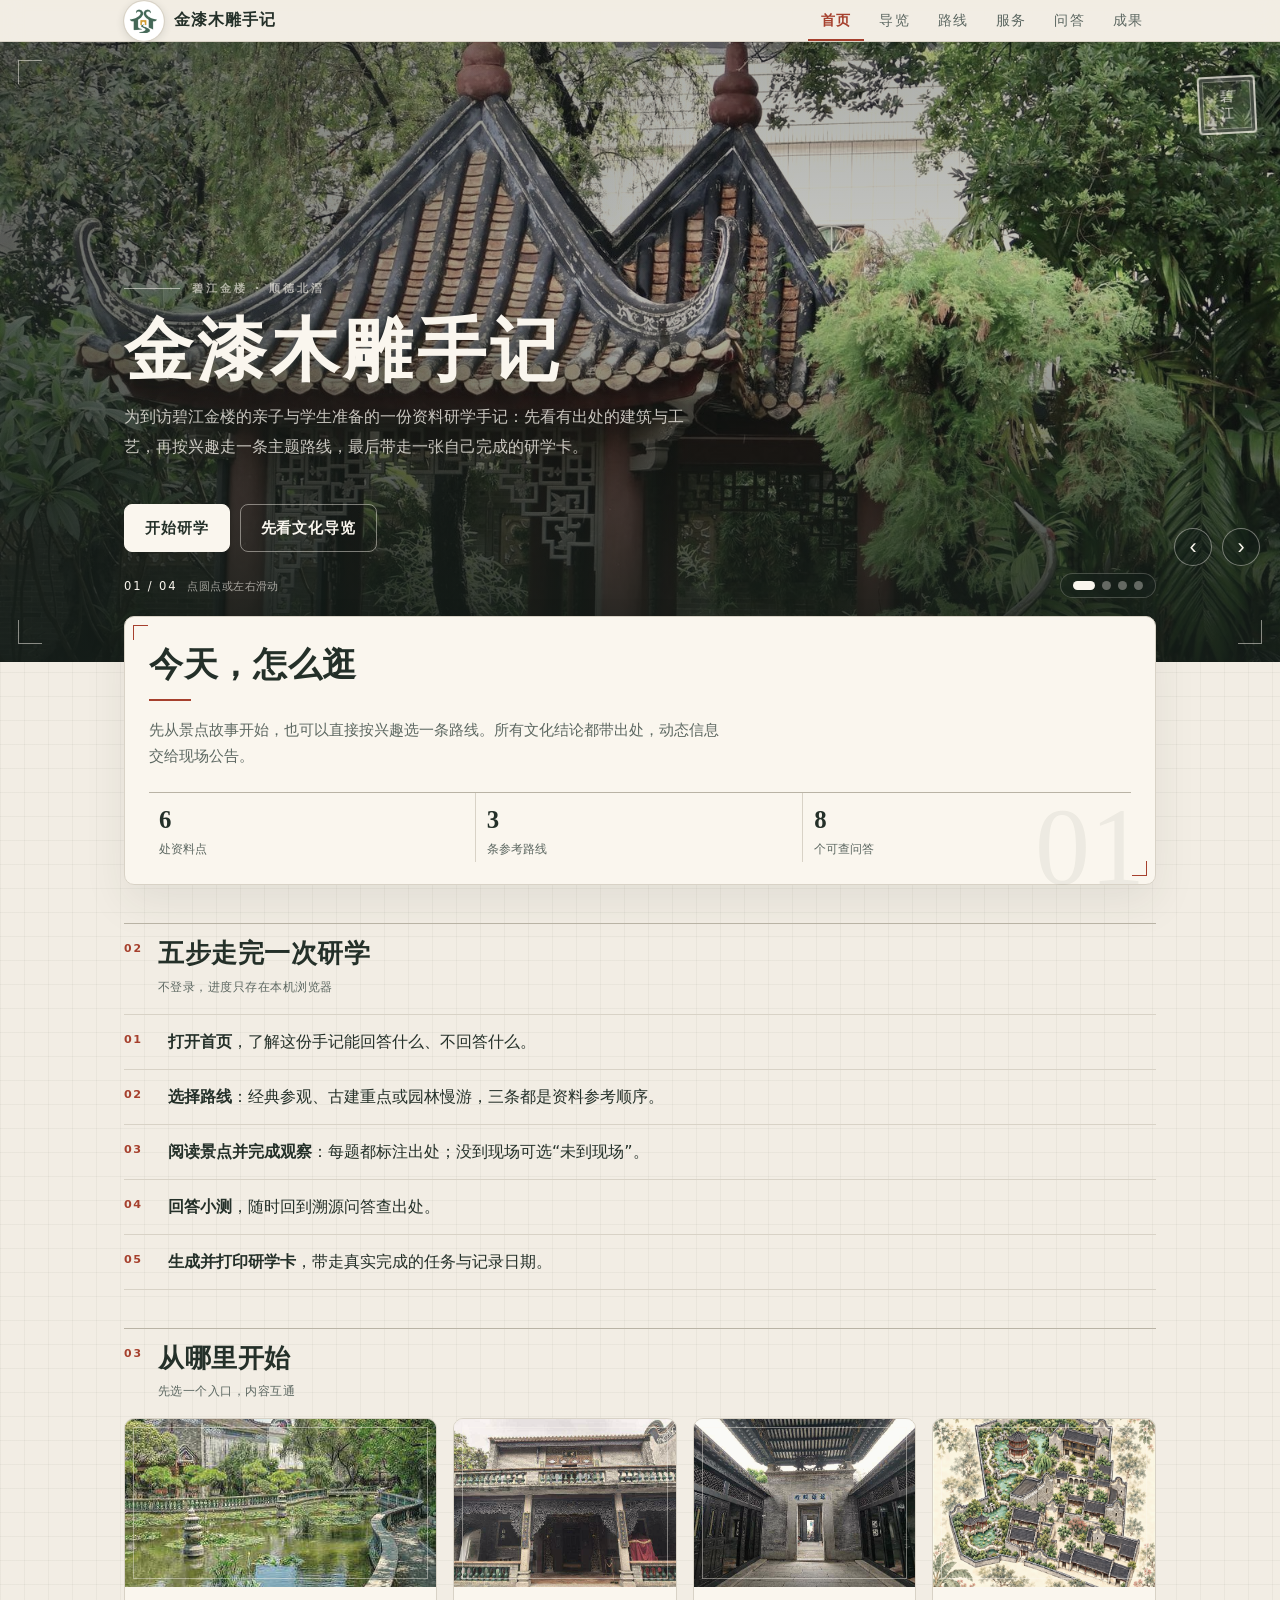
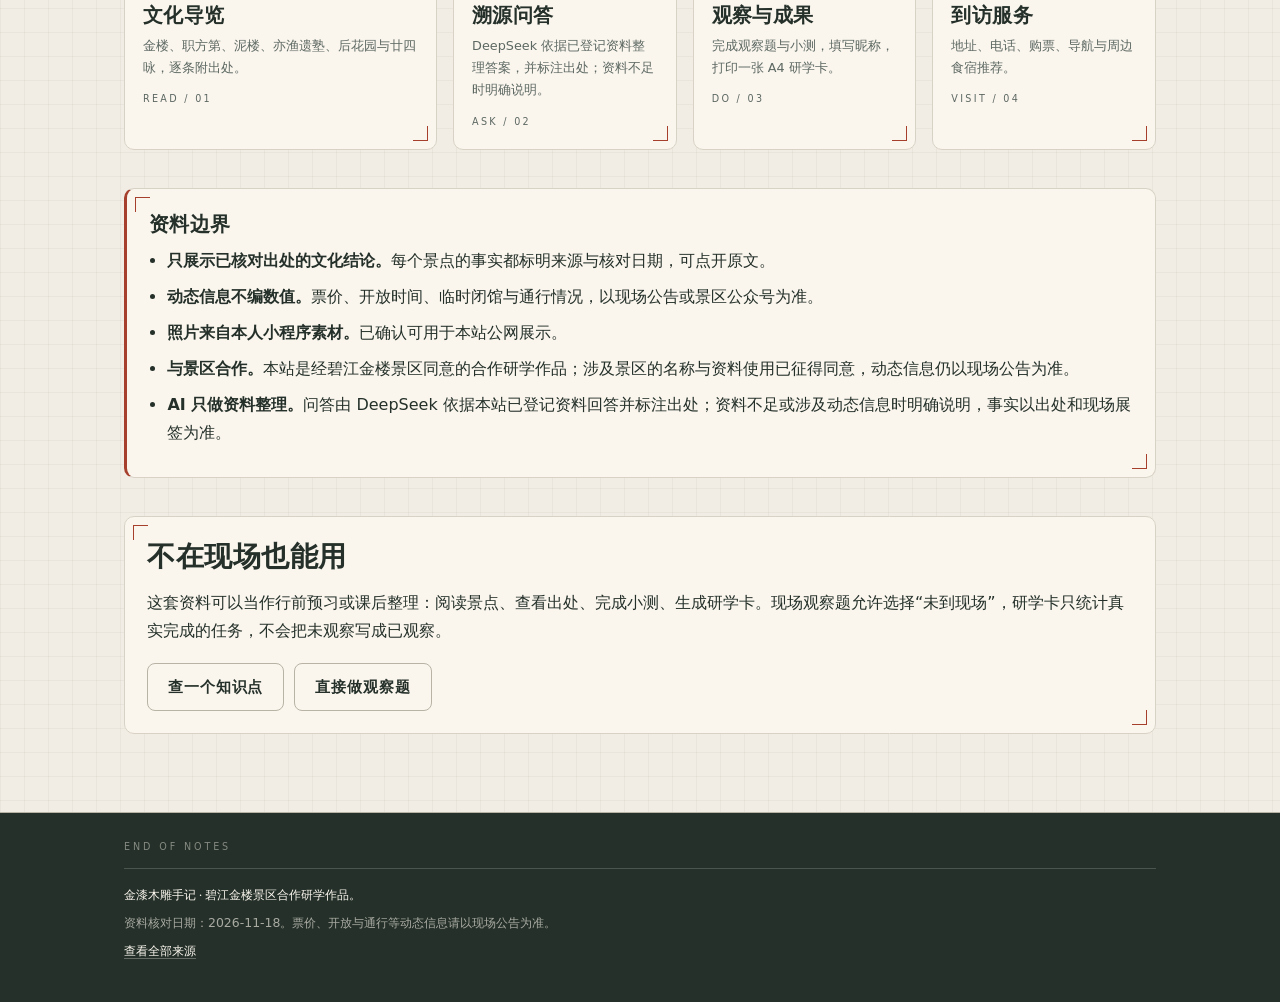
==== commit e5d77086: "换回小程序实际使用的高清手绘图" ====
--- a/index.html
+++ b/index.html
@@ -7,7 +7,7 @@
   <meta name="description" content="碧江金楼非遗观察手记：有出处的建筑与工艺资料、两条主题研学路线、可检索问答、观察任务与可打印研学卡。">
   <meta name="theme-color" content="#f2ede4">
   <link rel="icon" href="public/img/logo.png" type="image/png">
-  <link rel="stylesheet" href="assets/css/style.css?v=20261119-4">
+  <link rel="stylesheet" href="assets/css/style.css?v=20261119-7">
 </head>
 <body>
   <header class="site-header">
@@ -127,7 +127,7 @@
           </a>
           <a class="card ticks entry" href="service.html">
             <div class="entry-media">
-              <img src="public/img/map/handdrawn-map-hd.jpg?v=20261119-4" alt="碧江金楼手绘导览图">
+              <img src="public/img/map/bijiang-handdrawn-map-v5.jpg?v=20261119-7" alt="碧江金楼手绘导览图">
             </div>
             <div class="entry-body">
               <h3>到访服务</h3>
@@ -169,7 +169,7 @@
   </footer>
 
   <script type="module" src="assets/js/app.js"></script>
-  <script type="module" src="assets/js/motion.js?v=20261119-4"></script>
-  <script type="module" src="assets/js/home.js?v=20261119-4"></script>
+  <script type="module" src="assets/js/motion.js?v=20261119-7"></script>
+  <script type="module" src="assets/js/home.js?v=20261119-7"></script>
 </body>
 </html>
--- a/assets/css/style.css
+++ b/assets/css/style.css
@@ -1058,6 +1058,45 @@
   height: 36px;
 }
 
+.audio-row.is-playing .audio-label { color: var(--red); }
+
+.audio-transcript {
+  margin-top: 2px;
+}
+
+.audio-transcript summary {
+  display: inline-flex;
+  align-items: center;
+  gap: 6px;
+  width: fit-content;
+  color: var(--red);
+  font-size: 0.72rem;
+  letter-spacing: 0.04em;
+  cursor: pointer;
+  list-style: none;
+}
+
+.audio-transcript summary::-webkit-details-marker { display: none; }
+
+.audio-transcript summary::after {
+  content: "+";
+  font-size: 0.9rem;
+  line-height: 1;
+}
+
+.audio-transcript[open] summary::after { content: "−"; }
+
+.audio-transcript p {
+  margin: 7px 0 0;
+  padding: 10px 12px;
+  border-left: 2px solid var(--line-strong);
+  background: var(--paper);
+  color: #2c3a33;
+  font-size: 0.82rem;
+  line-height: 1.75;
+  white-space: pre-wrap;
+}
+
 .spot-foot {
   display: flex;
   flex-wrap: wrap;
@@ -1305,24 +1344,24 @@
 .map-route-svg polyline {
   fill: none;
   stroke: var(--red);
-  stroke-width: 0.8;
-  stroke-dasharray: 2 1.3;
+  stroke-width: 0.55;
+  stroke-dasharray: 1.2 1.4;
   stroke-linecap: round;
   stroke-linejoin: round;
-  opacity: 0.95;
+  opacity: 0.72;
 }
 
 .map-route-svg polyline.route-halo {
-  stroke: rgba(250, 246, 238, 0.92);
-  stroke-width: 1.7;
+  stroke: rgba(250, 246, 238, 0.55);
+  stroke-width: 1.05;
   stroke-dasharray: none;
-  opacity: 1;
+  opacity: 0.8;
 }
 
 .map-route-svg polyline.route-line {
   stroke: var(--red);
-  stroke-width: 0.8;
-  stroke-dasharray: 2 1.3;
+  stroke-width: 0.55;
+  stroke-dasharray: 1.2 1.4;
 }
 
 .map-route-layer {
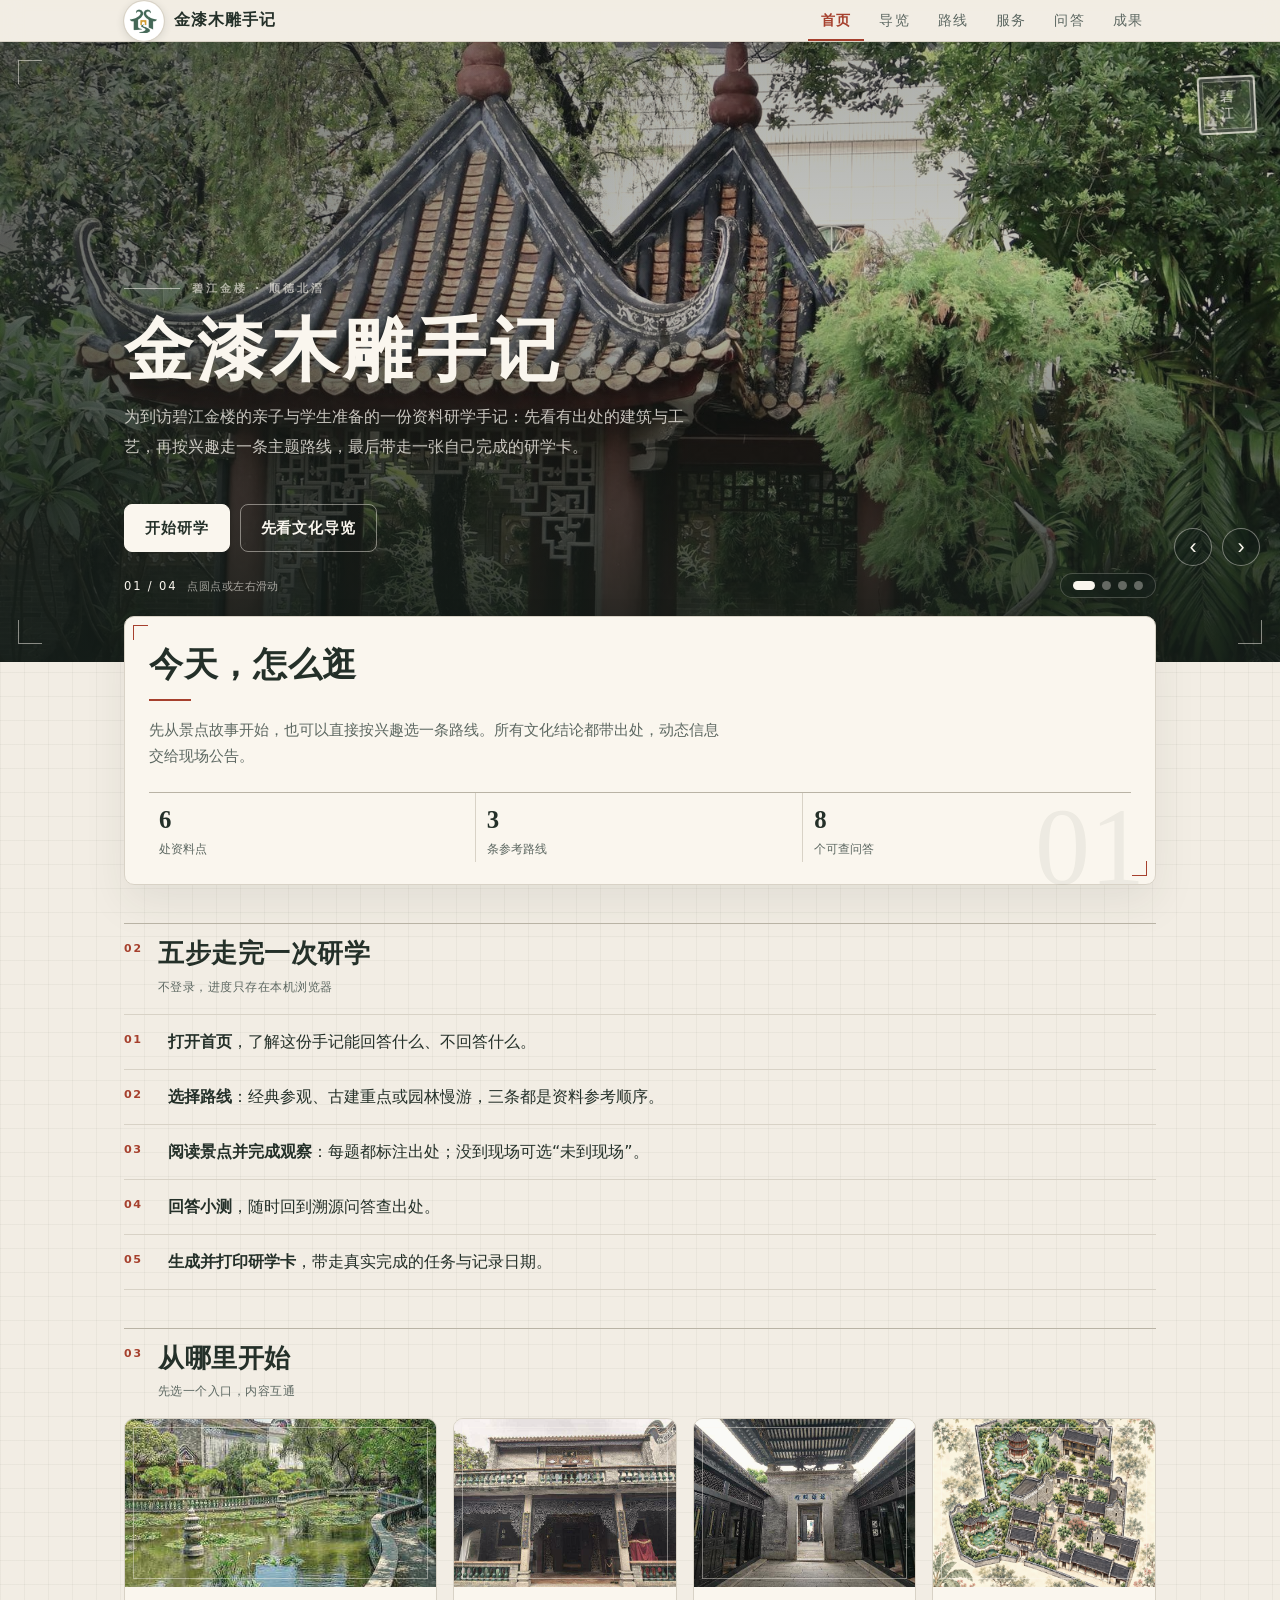
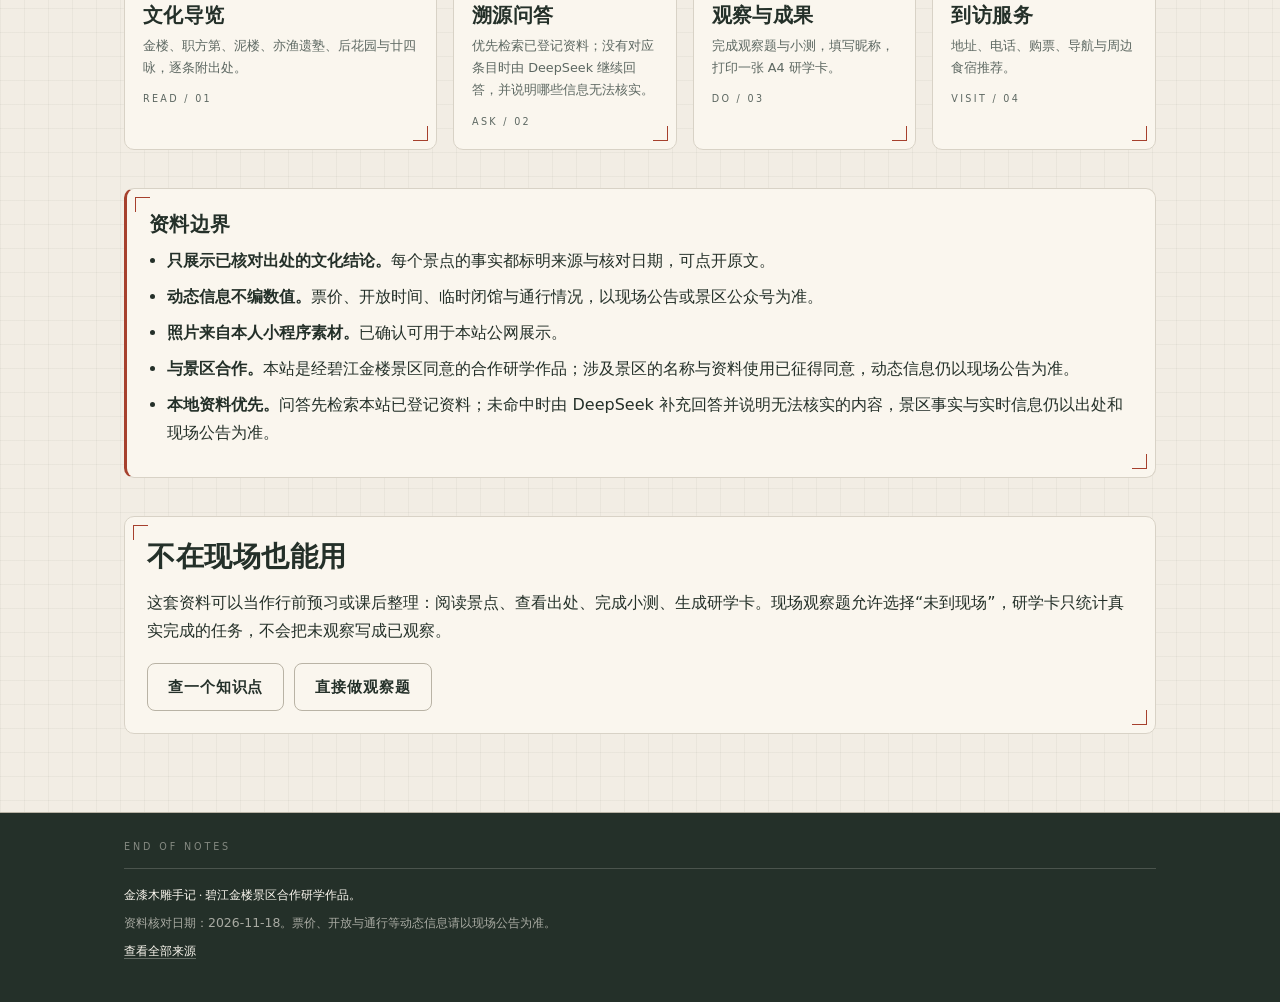
==== commit abfbc006: "改为本地资料优先未命中再调用DeepSeek" ====
--- a/index.html
+++ b/index.html
@@ -7,7 +7,7 @@
   <meta name="description" content="碧江金楼非遗观察手记：有出处的建筑与工艺资料、两条主题研学路线、可检索问答、观察任务与可打印研学卡。">
   <meta name="theme-color" content="#f2ede4">
   <link rel="icon" href="public/img/logo.png" type="image/png">
-  <link rel="stylesheet" href="assets/css/style.css?v=20261119-7">
+  <link rel="stylesheet" href="assets/css/style.css?v=20261119-11">
 </head>
 <body>
   <header class="site-header">
@@ -111,7 +111,7 @@
             </div>
             <div class="entry-body">
               <h3>溯源问答</h3>
-              <p class="meta-line">DeepSeek 依据已登记资料整理答案，并标注出处；资料不足时明确说明。</p>
+              <p class="meta-line">优先检索已登记资料；没有对应条目时由 DeepSeek 继续回答，并说明哪些信息无法核实。</p>
               <span class="entry-code">ASK / 02</span>
             </div>
           </a>
@@ -127,7 +127,7 @@
           </a>
           <a class="card ticks entry" href="service.html">
             <div class="entry-media">
-              <img src="public/img/map/bijiang-handdrawn-map-v5.jpg?v=20261119-7" alt="碧江金楼手绘导览图">
+              <img src="public/img/map/bijiang-handdrawn-map-v5.jpg?v=20261119-11" alt="碧江金楼手绘导览图">
             </div>
             <div class="entry-body">
               <h3>到访服务</h3>
@@ -145,7 +145,7 @@
           <li><strong>动态信息不编数值。</strong>票价、开放时间、临时闭馆与通行情况，以现场公告或景区公众号为准。</li>
           <li><strong>照片来自本人小程序素材。</strong>已确认可用于本站公网展示。</li>
           <li><strong>与景区合作。</strong>本站是经碧江金楼景区同意的合作研学作品；涉及景区的名称与资料使用已征得同意，动态信息仍以现场公告为准。</li>
-          <li><strong>AI 只做资料整理。</strong>问答由 DeepSeek 依据本站已登记资料回答并标注出处；资料不足或涉及动态信息时明确说明，事实以出处和现场展签为准。</li>
+          <li><strong>本地资料优先。</strong>问答先检索本站已登记资料；未命中时由 DeepSeek 补充回答并说明无法核实的内容，景区事实与实时信息仍以出处和现场公告为准。</li>
         </ul>
       </section>
 
@@ -169,7 +169,7 @@
   </footer>
 
   <script type="module" src="assets/js/app.js"></script>
-  <script type="module" src="assets/js/motion.js?v=20261119-7"></script>
-  <script type="module" src="assets/js/home.js?v=20261119-7"></script>
+  <script type="module" src="assets/js/motion.js?v=20261119-11"></script>
+  <script type="module" src="assets/js/home.js?v=20261119-11"></script>
 </body>
 </html>
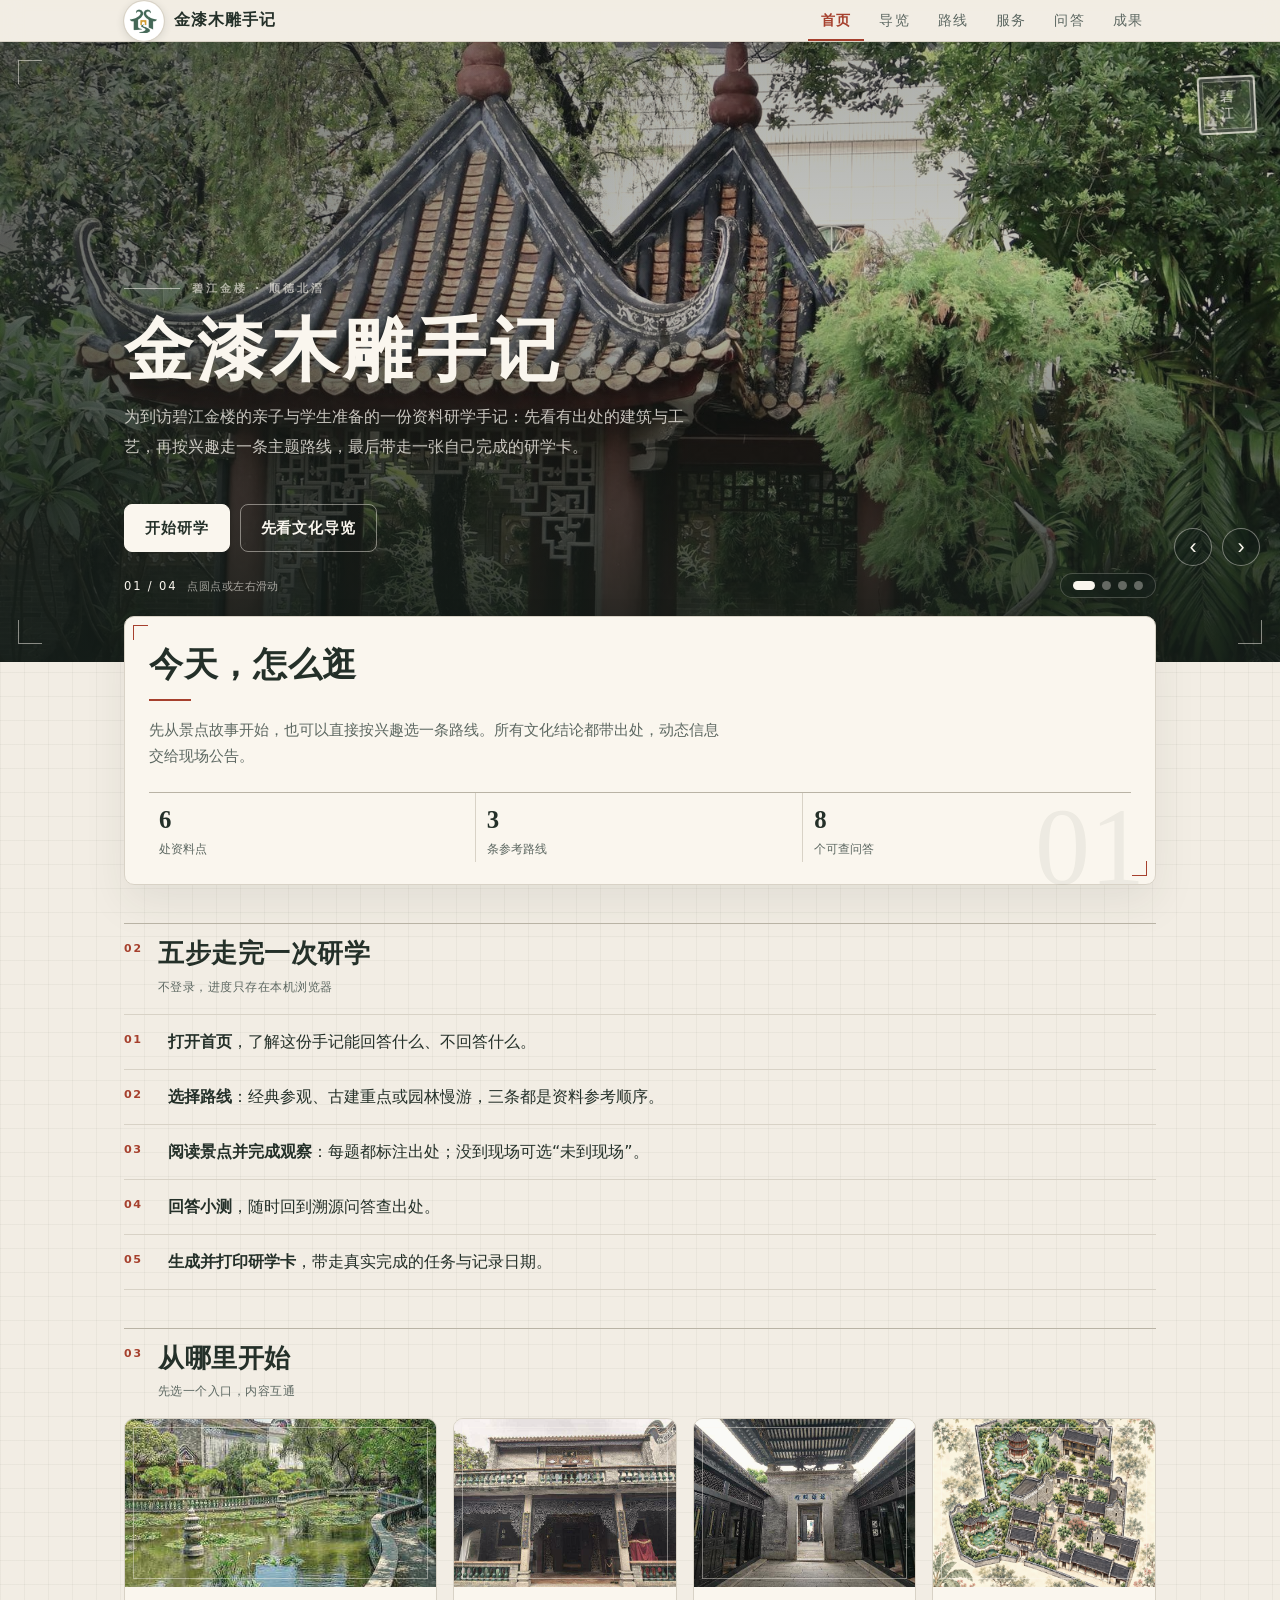
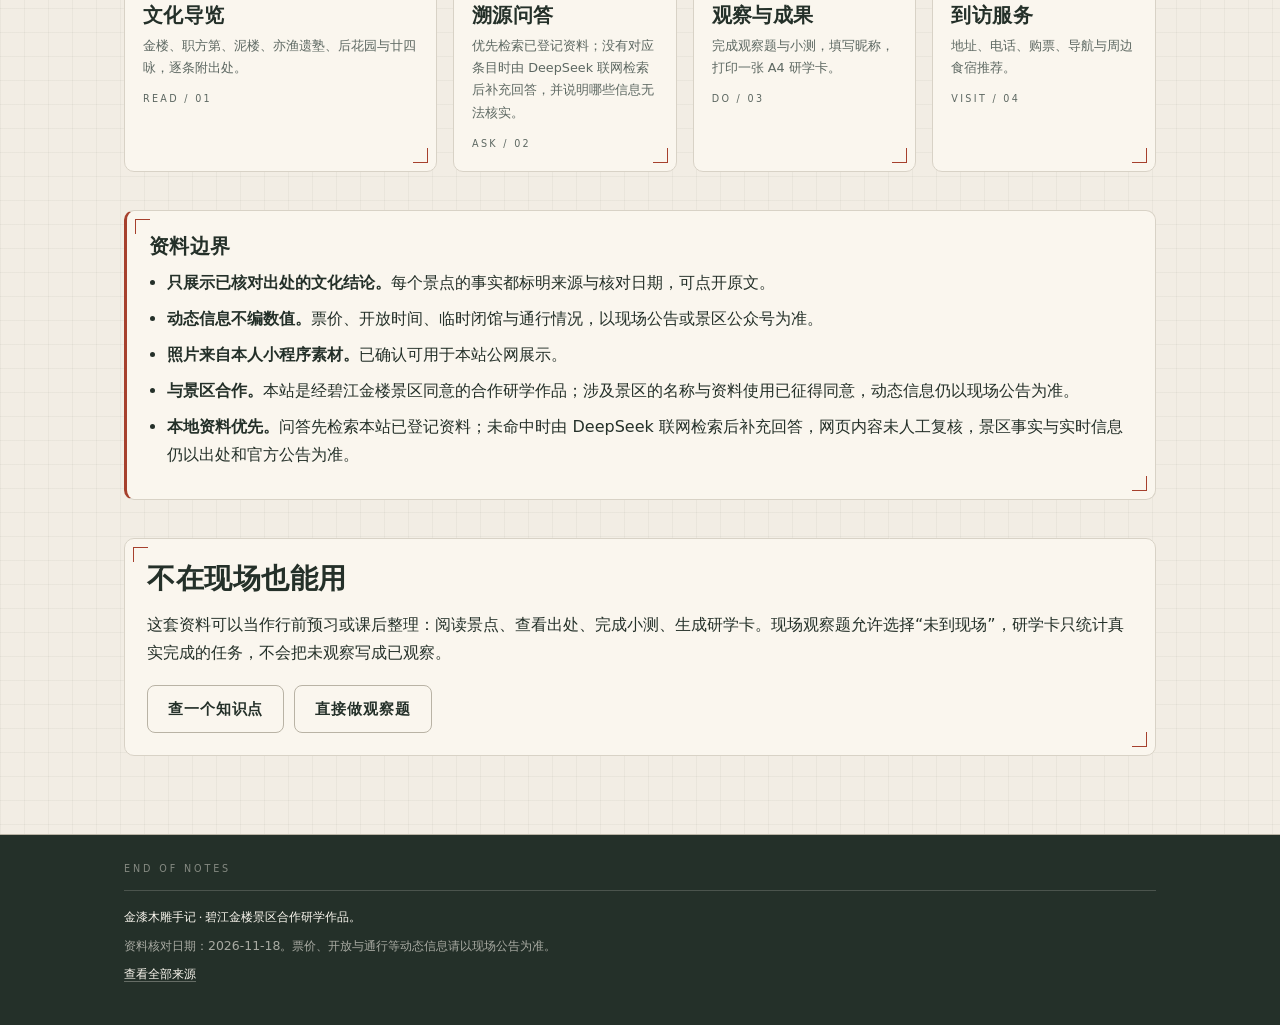
==== commit 1089bf3d: "本地未命中时增加DeepSeek联网检索" ====
--- a/index.html
+++ b/index.html
@@ -7,7 +7,7 @@
   <meta name="description" content="碧江金楼非遗观察手记：有出处的建筑与工艺资料、两条主题研学路线、可检索问答、观察任务与可打印研学卡。">
   <meta name="theme-color" content="#f2ede4">
   <link rel="icon" href="public/img/logo.png" type="image/png">
-  <link rel="stylesheet" href="assets/css/style.css?v=20261119-11">
+  <link rel="stylesheet" href="assets/css/style.css?v=20261119-12">
 </head>
 <body>
   <header class="site-header">
@@ -111,7 +111,7 @@
             </div>
             <div class="entry-body">
               <h3>溯源问答</h3>
-              <p class="meta-line">优先检索已登记资料；没有对应条目时由 DeepSeek 继续回答，并说明哪些信息无法核实。</p>
+              <p class="meta-line">优先检索已登记资料；没有对应条目时由 DeepSeek 联网检索后补充回答，并说明哪些信息无法核实。</p>
               <span class="entry-code">ASK / 02</span>
             </div>
           </a>
@@ -127,7 +127,7 @@
           </a>
           <a class="card ticks entry" href="service.html">
             <div class="entry-media">
-              <img src="public/img/map/bijiang-handdrawn-map-v5.jpg?v=20261119-11" alt="碧江金楼手绘导览图">
+              <img src="public/img/map/bijiang-handdrawn-map-v5.jpg?v=20261119-12" alt="碧江金楼手绘导览图">
             </div>
             <div class="entry-body">
               <h3>到访服务</h3>
@@ -145,7 +145,7 @@
           <li><strong>动态信息不编数值。</strong>票价、开放时间、临时闭馆与通行情况，以现场公告或景区公众号为准。</li>
           <li><strong>照片来自本人小程序素材。</strong>已确认可用于本站公网展示。</li>
           <li><strong>与景区合作。</strong>本站是经碧江金楼景区同意的合作研学作品；涉及景区的名称与资料使用已征得同意，动态信息仍以现场公告为准。</li>
-          <li><strong>本地资料优先。</strong>问答先检索本站已登记资料；未命中时由 DeepSeek 补充回答并说明无法核实的内容，景区事实与实时信息仍以出处和现场公告为准。</li>
+          <li><strong>本地资料优先。</strong>问答先检索本站已登记资料；未命中时由 DeepSeek 联网检索后补充回答，网页内容未人工复核，景区事实与实时信息仍以出处和官方公告为准。</li>
         </ul>
       </section>
 
@@ -169,7 +169,7 @@
   </footer>
 
   <script type="module" src="assets/js/app.js"></script>
-  <script type="module" src="assets/js/motion.js?v=20261119-11"></script>
-  <script type="module" src="assets/js/home.js?v=20261119-11"></script>
+  <script type="module" src="assets/js/motion.js?v=20261119-12"></script>
+  <script type="module" src="assets/js/home.js?v=20261119-12"></script>
 </body>
 </html>
